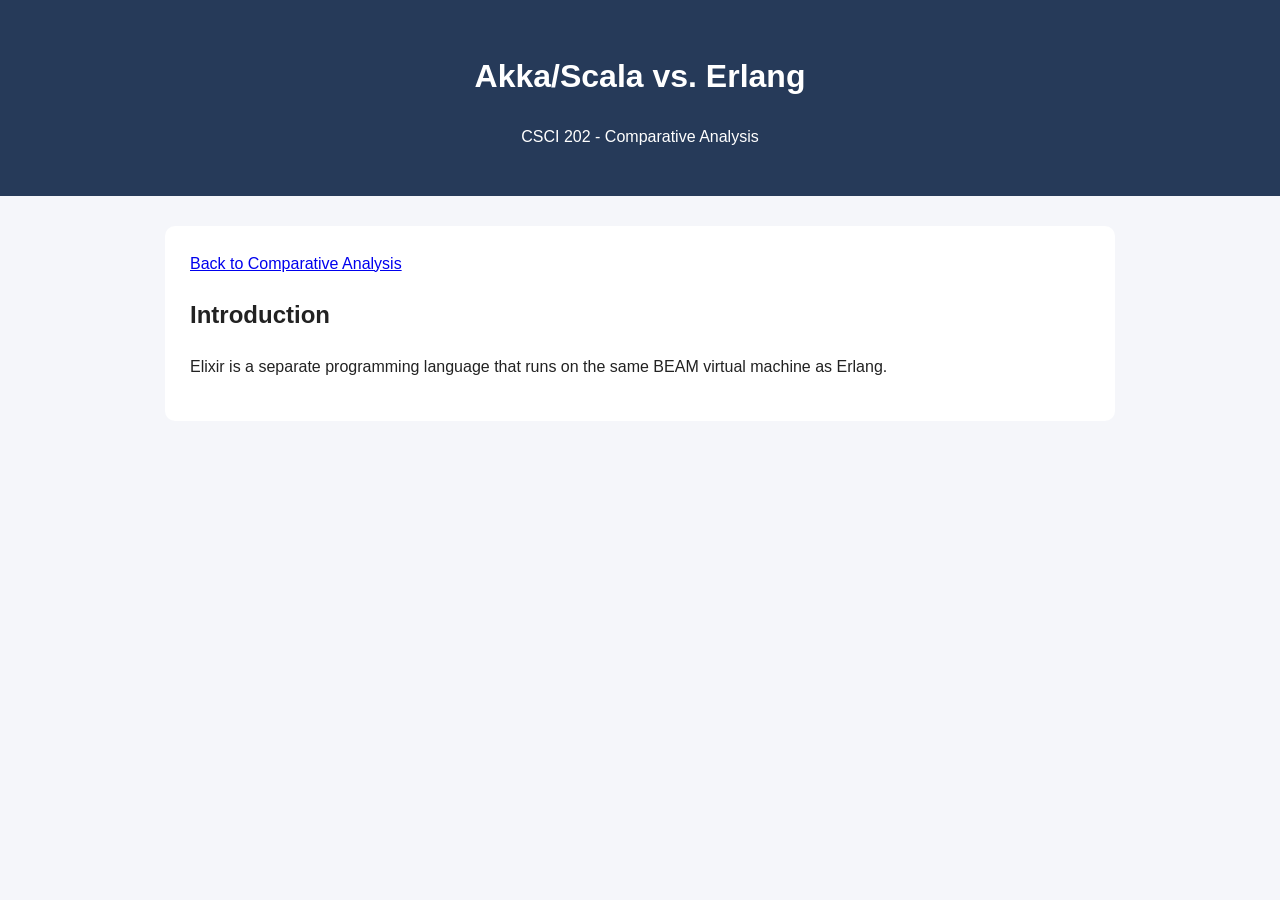
==== sections/akka-scala.html @ 0964f260 "Add akka-scala.html for comparative analysis" ====
<!DOCTYPE html>
<html lang="en">
<head>
    <meta charset="UTF-8">
    <meta name="viewport"
          content="width=device-width, initial-scale=1.0">
    <title>Elixir vs. Erlang - CSCI 202</title>
    <link rel="stylesheet" href="../style.css">
</head>

<body>
    <header>
        <h1>Akka/Scala vs. Erlang</h1>
        <p>CSCI 202 - Comparative Analysis</p>
    </header>

    <main>
        <a href="comparative-analysis.html">
            Back to Comparative Analysis
        </a>

        <section>
            <h2>Introduction</h2>
            <p>
                Elixir is a separate programming language
                that runs on the same BEAM virtual machine
                as Erlang.
            </p>

            <!-- More tutorial content goes here -->
        </section>
    </main>

    <script src="../script.js"></script>
</body>
</html>
---- style.css ----
body {
    font-family: Arial, sans-serif;
    margin: 0;
    background-color: #f5f6fa;
    color: #222;
    line-height: 1.6;
}

header {
    background-color: #263a59;
    color: white;
    padding: 30px;
    text-align: center;
}

main {
    max-width: 900px;
    margin: 30px auto;
    padding: 25px;
    background: white;
    border-radius: 10px;
}

nav {
    display: flex;
    gap: 15px;
    flex-wrap: wrap;
}

nav a {
    padding: 10px 15px;
    background: #263a59;
    color: white;
    text-decoration: none;
    border-radius: 5px;
}

nav a:hover {
    background: #45638f;
}


/* Erlang runtime evolution timeline */

.runtime-timeline {
    border-left: 3px solid #263a59;
    margin: 25px 0;
    padding-left: 25px;
}

.timeline-item {
    position: relative;
    margin-bottom: 25px;
    padding: 15px;
    background-color: #f1f4f9;
    border-radius: 8px;
}

.timeline-item::before {
    content: "";
    position: absolute;
    left: -34px;
    top: 20px;
    width: 12px;
    height: 12px;
    border-radius: 50%;
    background-color: #263a59;
}

.timeline-item h4 {
    margin-top: 0;
}
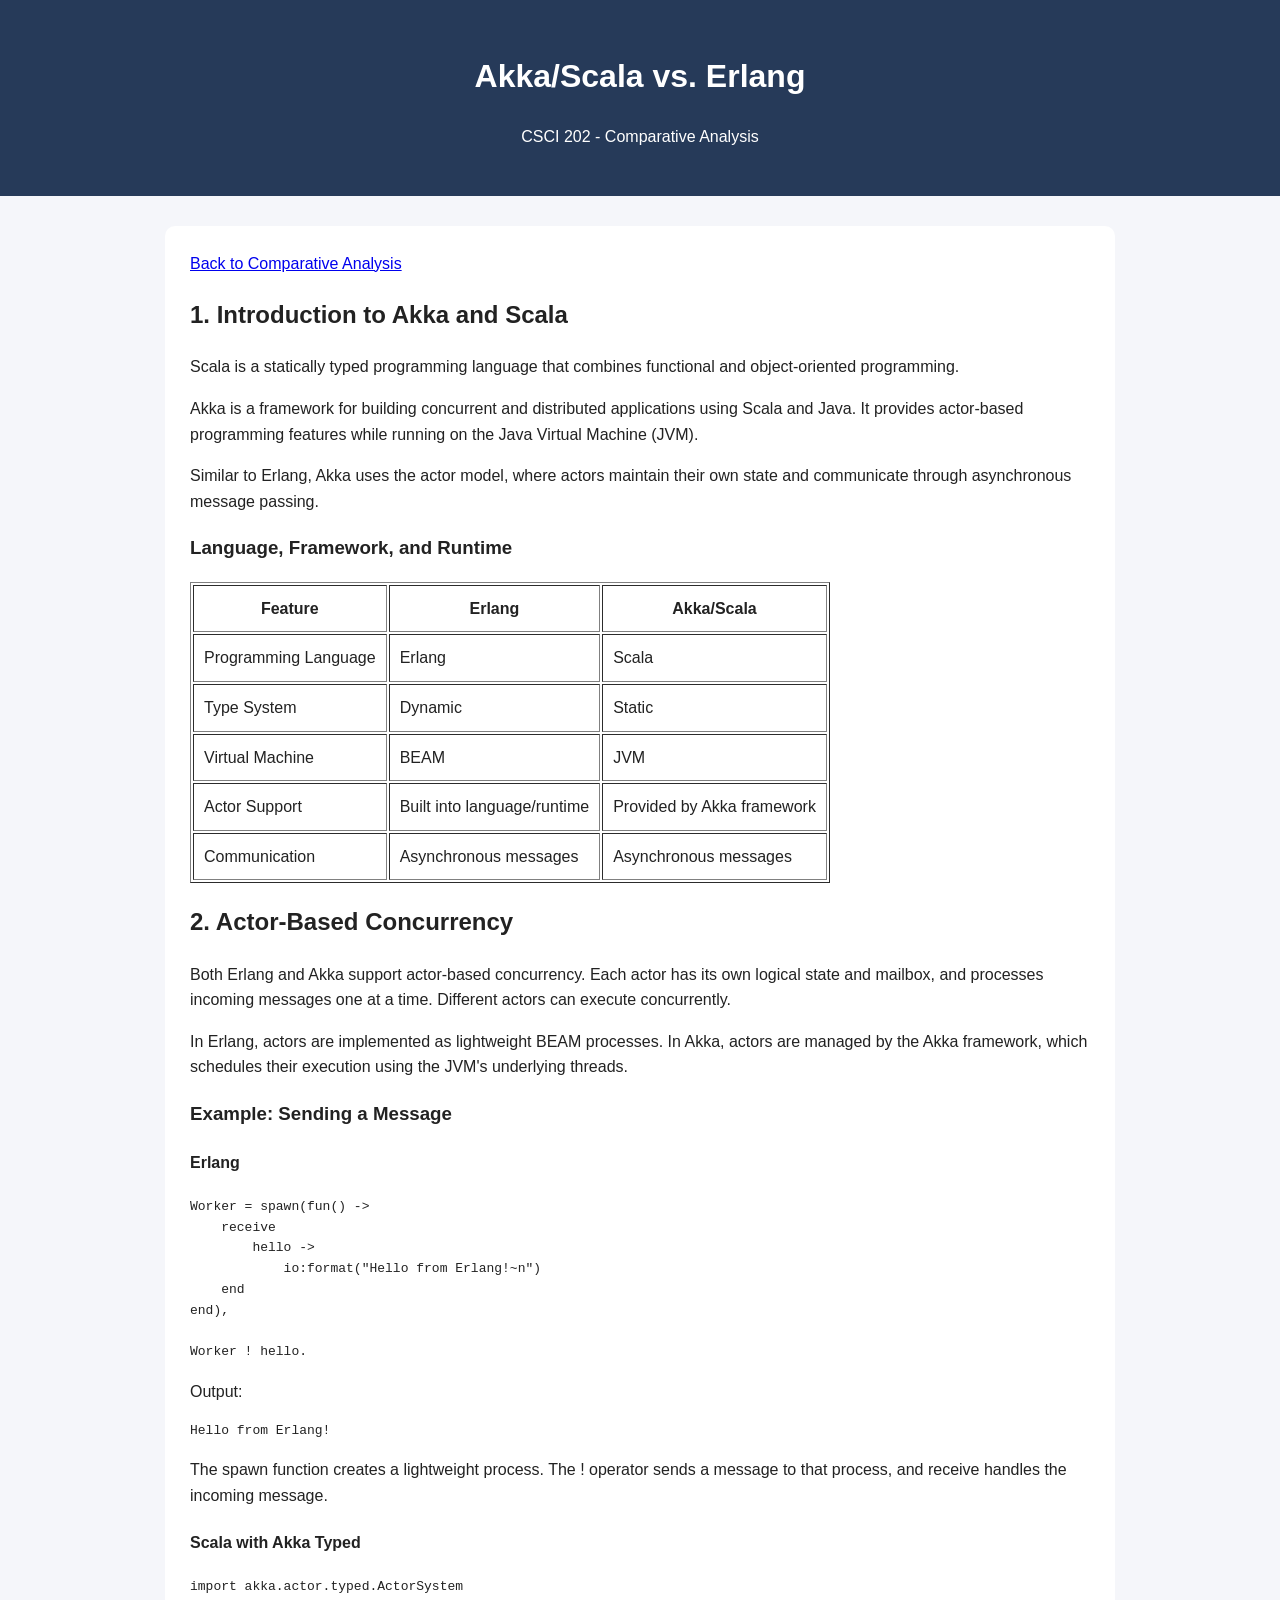
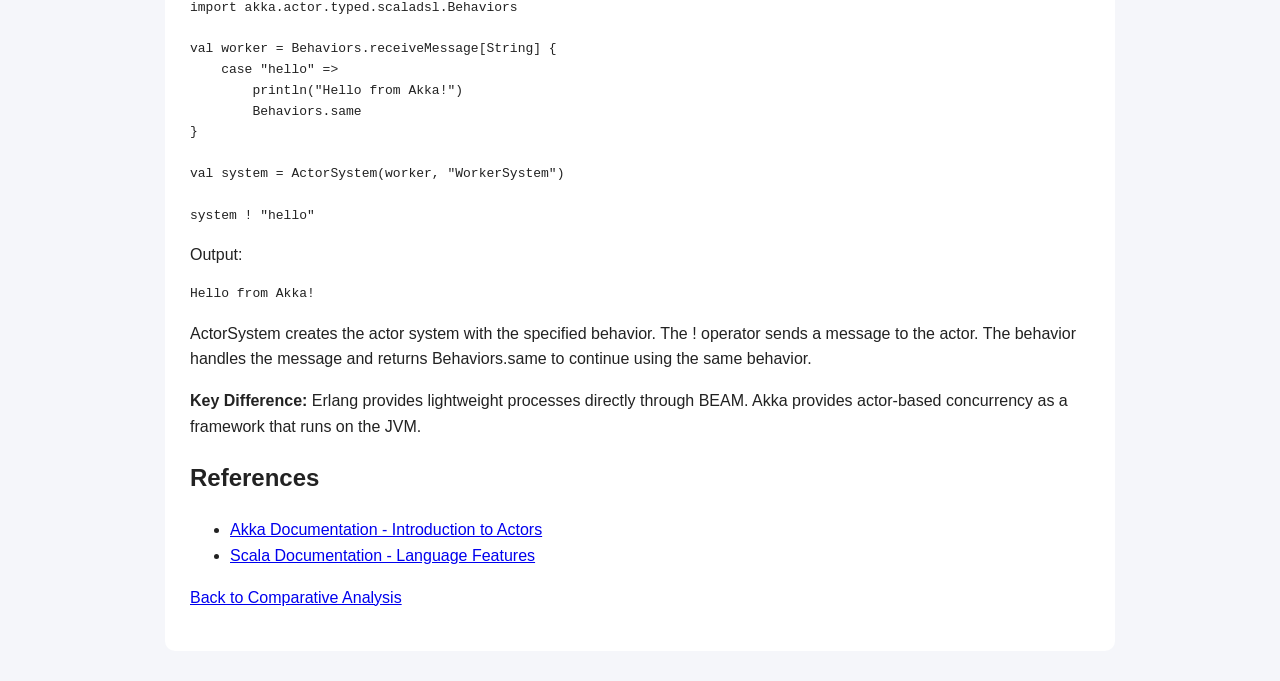
==== commit 378c1a6f: "Update akka-scala.html" ====
--- a/sections/akka-scala.html
+++ b/sections/akka-scala.html
@@ -5,7 +5,7 @@
     <meta charset="UTF-8">
     <meta name="viewport"
           content="width=device-width, initial-scale=1.0">
-    <title>Elixir vs. Erlang - CSCI 202</title>
+    <title>Akka/Scala vs. Erlang - CSCI 202</title>
     <link rel="stylesheet" href="../style.css">
 </head>
 
@@ -20,16 +20,173 @@
             Back to Comparative Analysis
         </a>
 
-        <section>
-            <h2>Introduction</h2>
+        <section id="akka-scala">
+
+            <h2>1. Introduction to Akka and Scala</h2>
+
             <p>
-                Elixir is a separate programming language
-                that runs on the same BEAM virtual machine
-                as Erlang.
+                Scala is a statically typed programming
+                language that combines functional and
+                object-oriented programming.
             </p>
 
-            <!-- More tutorial content goes here -->
+            <p>
+                Akka is a framework for building
+                concurrent and distributed applications
+                using Scala and Java. It provides
+                actor-based programming features
+                while running on the Java Virtual
+                Machine (JVM).
+            </p>
+
+            <p>
+                Similar to Erlang, Akka uses the actor
+                model, where actors maintain their own
+                state and communicate through
+                asynchronous message passing.
+            </p>
+
+            <h3>Language, Framework, and Runtime</h3>
+
+            <table border="1" cellpadding="10">
+                <thead>
+                    <tr>
+                        <th>Feature</th>
+                        <th>Erlang</th>
+                        <th>Akka/Scala</th>
+                    </tr>
+                </thead>
+                <tbody>
+                    <tr>
+                        <td>Programming Language</td>
+                        <td>Erlang</td>
+                        <td>Scala</td>
+                    </tr>
+                    <tr>
+                        <td>Type System</td>
+                        <td>Dynamic</td>
+                        <td>Static</td>
+                    </tr>
+                    <tr>
+                        <td>Virtual Machine</td>
+                        <td>BEAM</td>
+                        <td>JVM</td>
+                    </tr>
+                    <tr>
+                        <td>Actor Support</td>
+                        <td>Built into language/runtime</td>
+                        <td>Provided by Akka framework</td>
+                    </tr>
+                    <tr>
+                        <td>Communication</td>
+                        <td>Asynchronous messages</td>
+                        <td>Asynchronous messages</td>
+                    </tr>
+                </tbody>
+            </table>
+
+            <h2>2. Actor-Based Concurrency</h2>
+
+            <p>
+                Both Erlang and Akka support actor-based
+                concurrency. Each actor has its own
+                logical state and mailbox, and processes
+                incoming messages one at a time.
+                Different actors can execute concurrently.
+            </p>
+
+            <p>
+                In Erlang, actors are implemented as
+                lightweight BEAM processes. In Akka,
+                actors are managed by the Akka framework,
+                which schedules their execution using
+                the JVM's underlying threads.
+            </p>
+
+            <h3>Example: Sending a Message</h3>
+
+            <h4>Erlang</h4>
+
+            <pre><code>Worker = spawn(fun() ->
+    receive
+        hello ->
+            io:format("Hello from Erlang!~n")
+    end
+end),
+
+Worker ! hello.</code></pre>
+
+            <p>Output:</p>
+            <pre><code>Hello from Erlang!</code></pre>
+
+            <p>
+                The spawn function creates a lightweight
+                process. The ! operator sends a message
+                to that process, and receive handles
+                the incoming message.
+            </p>
+
+            <h4>Scala with Akka Typed</h4>
+
+            <pre><code>import akka.actor.typed.ActorSystem
+import akka.actor.typed.scaladsl.Behaviors
+
+val worker = Behaviors.receiveMessage[String] {
+    case "hello" =>
+        println("Hello from Akka!")
+        Behaviors.same
+}
+
+val system = ActorSystem(worker, "WorkerSystem")
+
+system ! "hello"</code></pre>
+
+            <p>Output:</p>
+            <pre><code>Hello from Akka!</code></pre>
+
+            <p>
+                ActorSystem creates the actor system
+                with the specified behavior.
+                The ! operator sends a message
+                to the actor. The behavior handles
+                the message and returns Behaviors.same
+                to continue using the same behavior.
+            </p>
+
+            <p>
+                <strong>Key Difference:</strong>
+                Erlang provides lightweight processes
+                directly through BEAM. Akka provides
+                actor-based concurrency as a framework
+                that runs on the JVM.
+            </p>
+
+            <h2>References</h2>
+
+            <ul>
+                <li>
+                    <a href="https://doc.akka.io/libraries/akka-core/current/typed/guide/actors-intro.html"
+                       target="_blank"
+                       rel="noopener noreferrer">
+                        Akka Documentation - Introduction to Actors
+                    </a>
+                </li>
+                <li>
+                    <a href="https://docs.scala-lang.org/scala3/book/scala-features.html"
+                       target="_blank"
+                       rel="noopener noreferrer">
+                        Scala Documentation - Language Features
+                    </a>
+                </li>
+            </ul>
+
         </section>
+
+        <p>
+            <a href="comparative-analysis.html">
+                Back to Comparative Analysis
+            </a>
+        </p>
     </main>
 
     <script src="../script.js"></script>
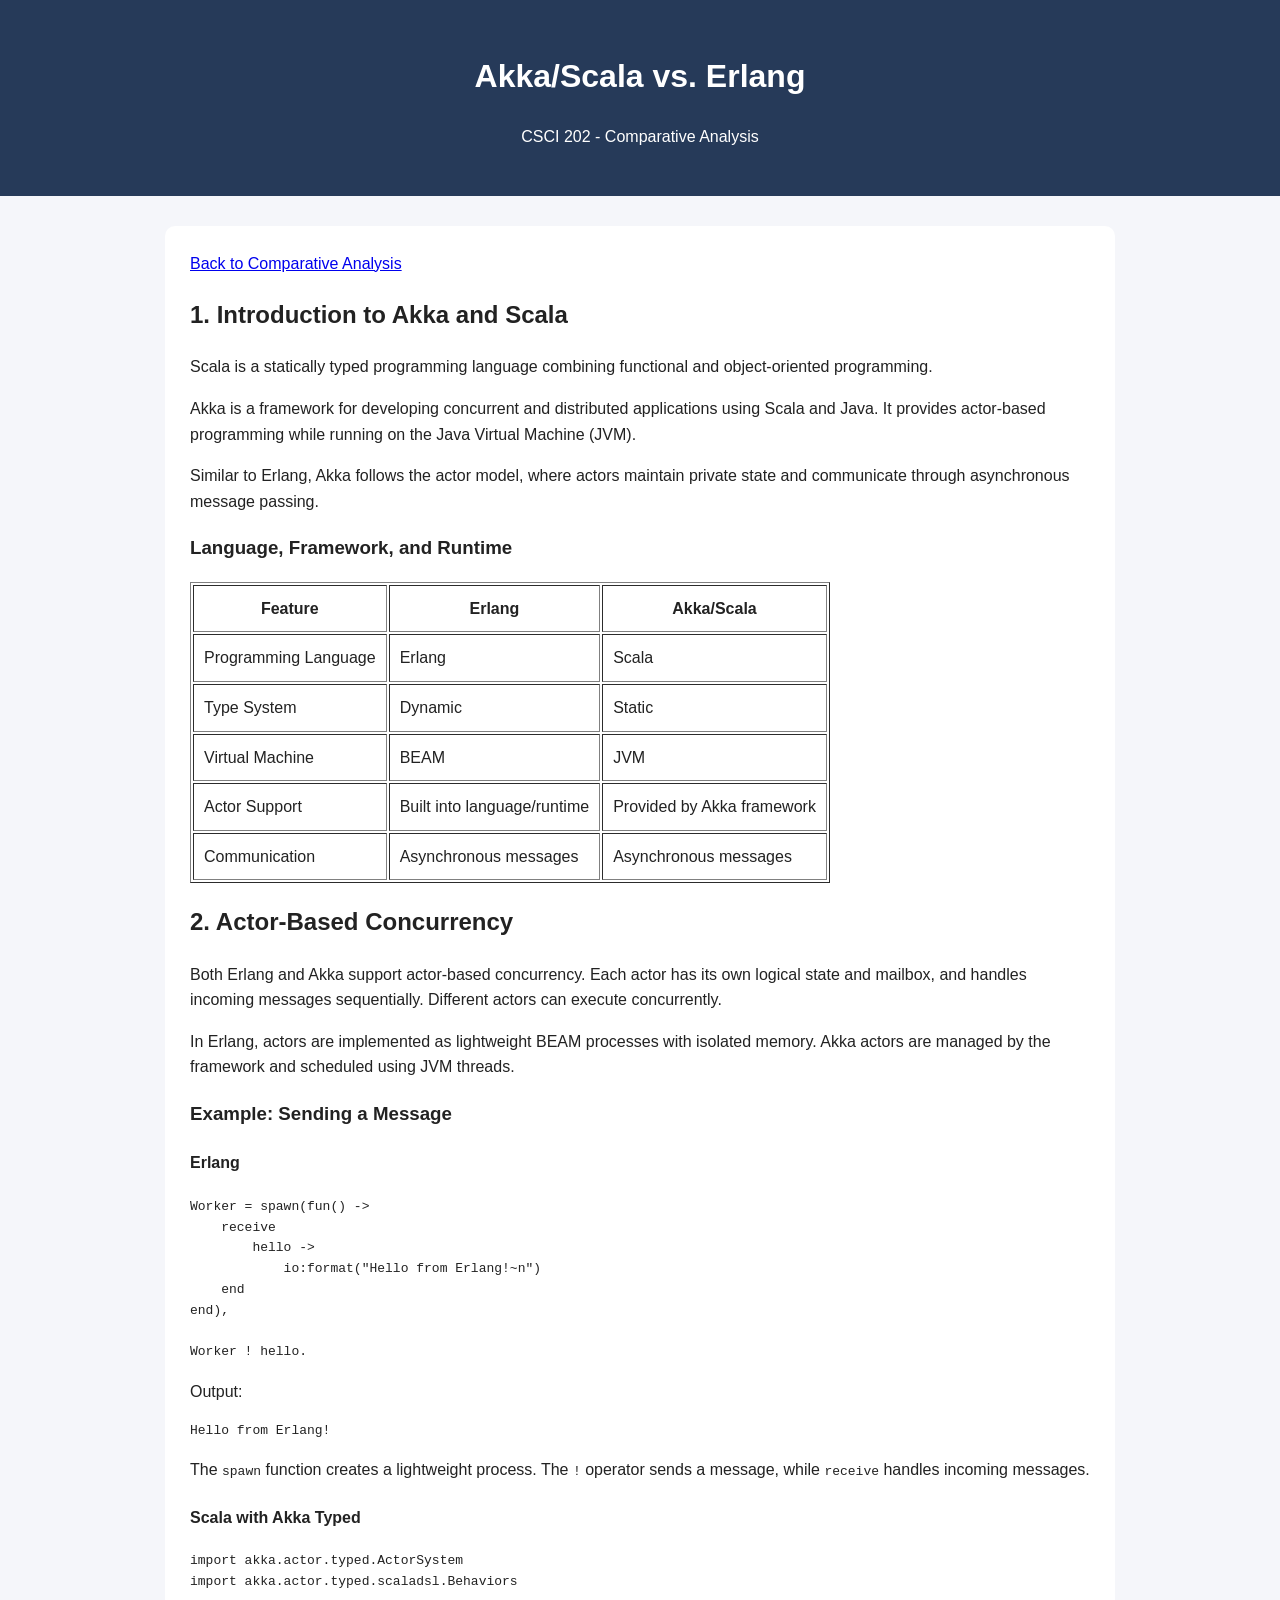
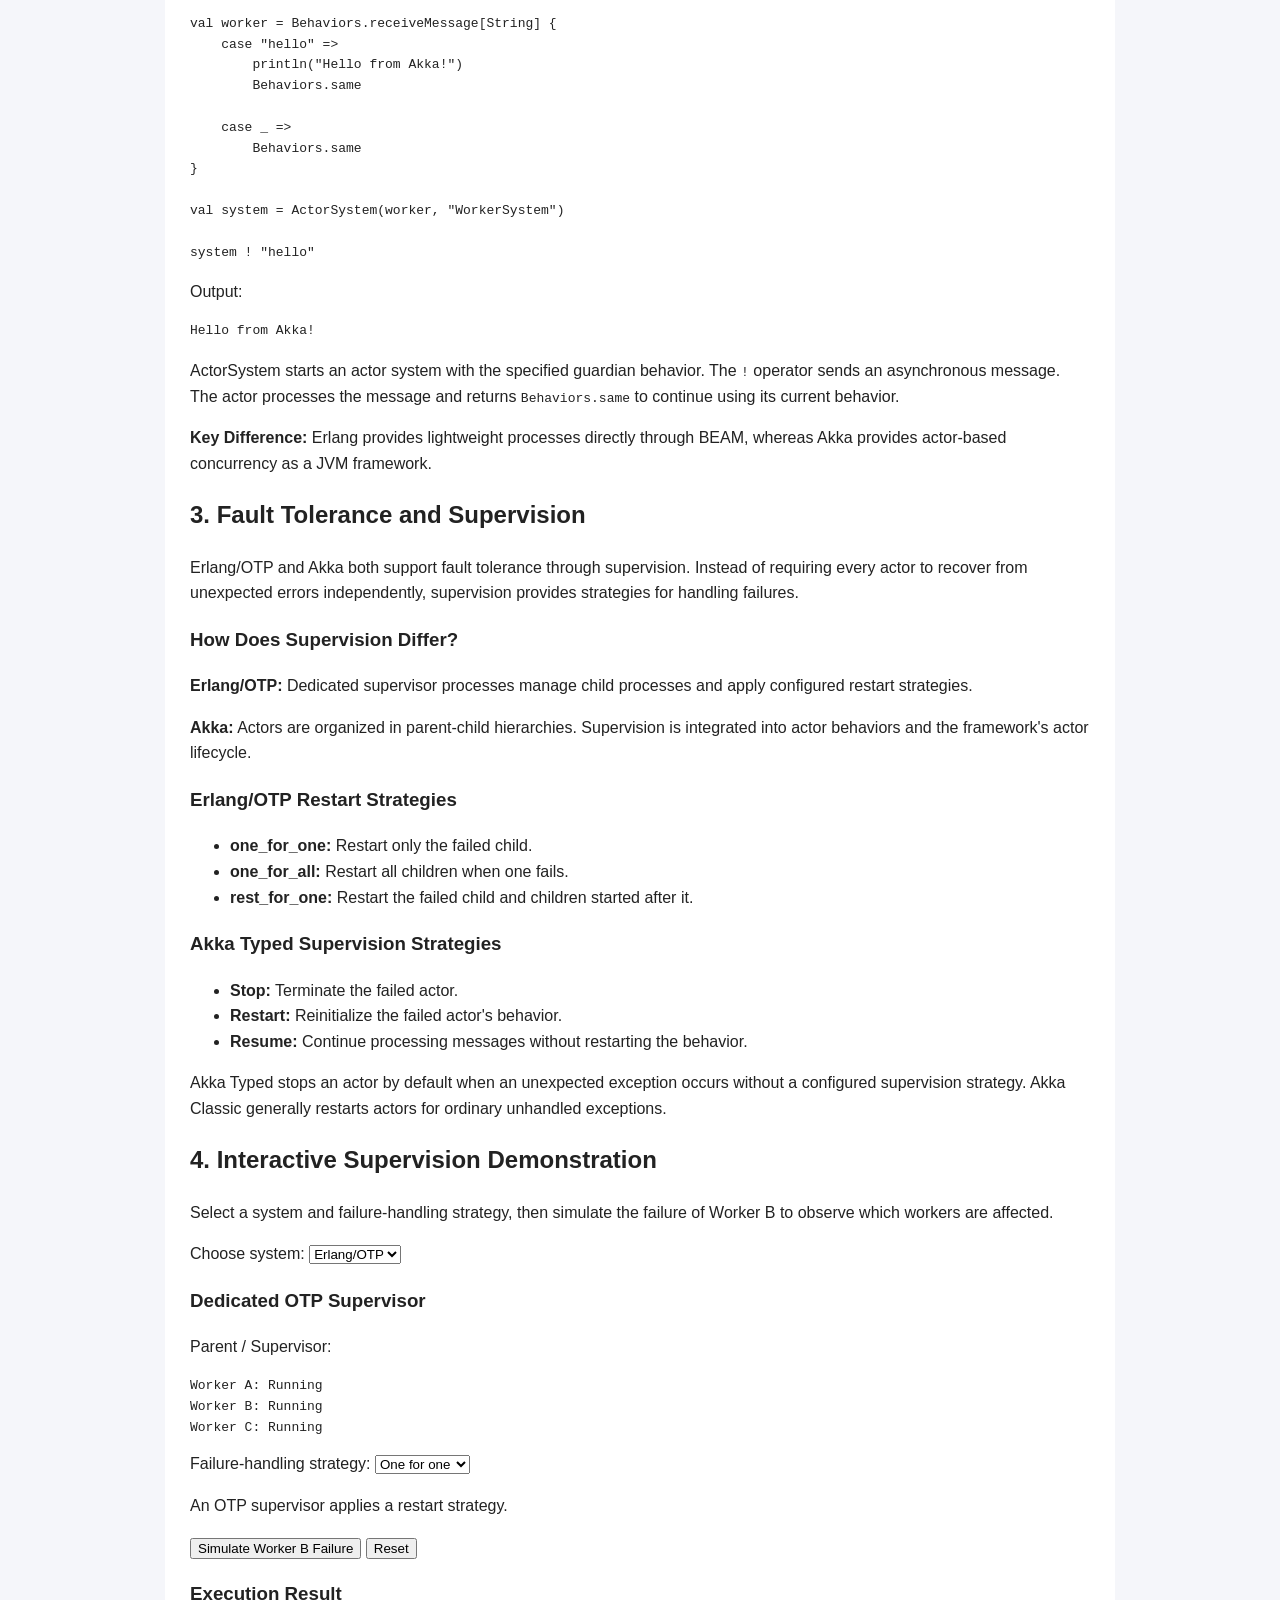
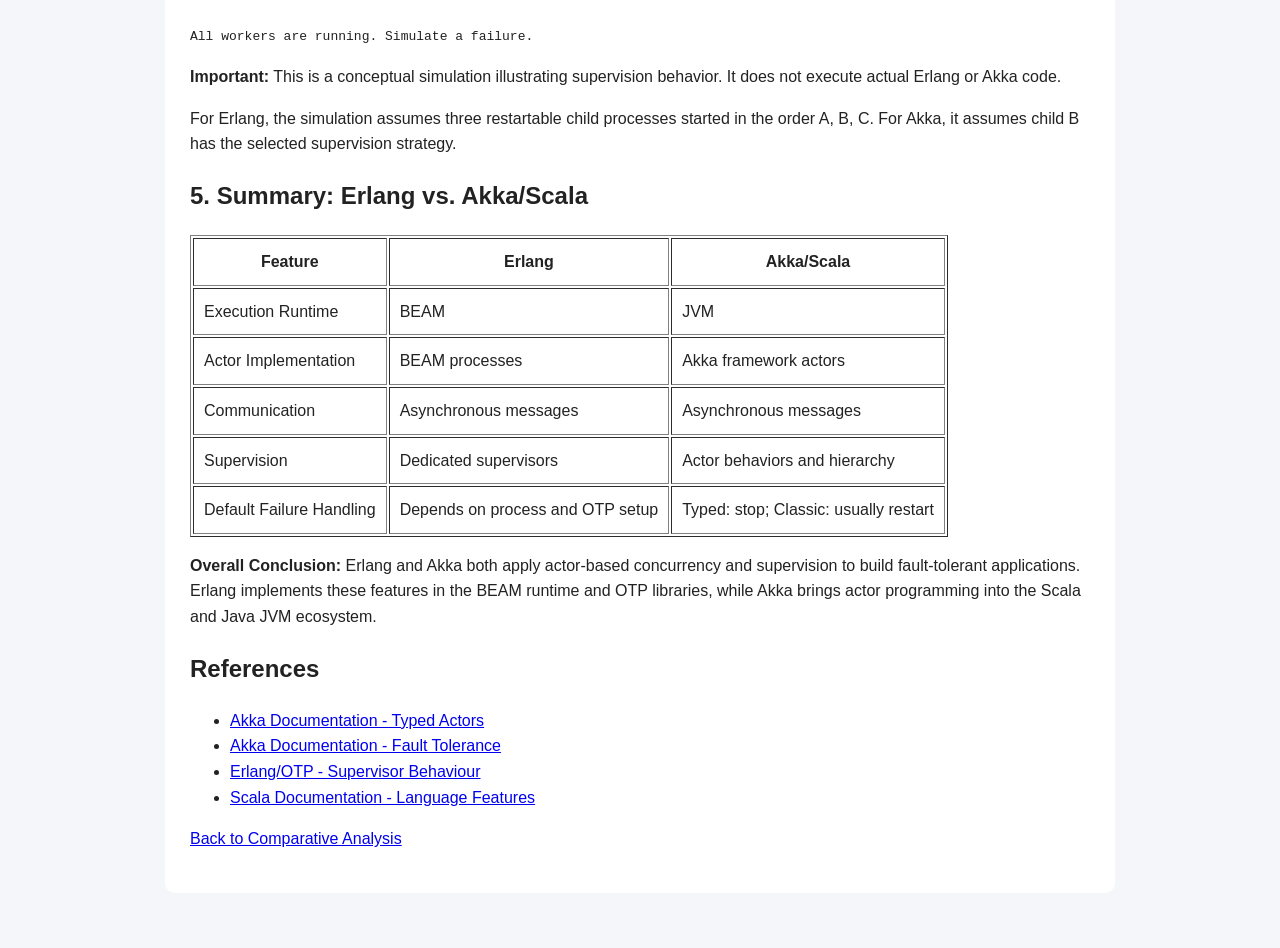
==== commit a3b66dab: "Refactor Akka and Scala introduction content" ====
--- a/sections/akka-scala.html
+++ b/sections/akka-scala.html
@@ -26,23 +26,22 @@
 
             <p>
                 Scala is a statically typed programming
-                language that combines functional and
+                language combining functional and
                 object-oriented programming.
             </p>
 
             <p>
-                Akka is a framework for building
+                Akka is a framework for developing
                 concurrent and distributed applications
                 using Scala and Java. It provides
-                actor-based programming features
-                while running on the Java Virtual
-                Machine (JVM).
-            </p>
-
-            <p>
-                Similar to Erlang, Akka uses the actor
-                model, where actors maintain their own
-                state and communicate through
+                actor-based programming while running
+                on the Java Virtual Machine (JVM).
+            </p>
+
+            <p>
+                Similar to Erlang, Akka follows the
+                actor model, where actors maintain
+                private state and communicate through
                 asynchronous message passing.
             </p>
 
@@ -90,26 +89,25 @@
             <p>
                 Both Erlang and Akka support actor-based
                 concurrency. Each actor has its own
-                logical state and mailbox, and processes
-                incoming messages one at a time.
+                logical state and mailbox, and handles
+                incoming messages sequentially.
                 Different actors can execute concurrently.
             </p>
 
             <p>
                 In Erlang, actors are implemented as
-                lightweight BEAM processes. In Akka,
-                actors are managed by the Akka framework,
-                which schedules their execution using
-                the JVM's underlying threads.
+                lightweight BEAM processes with isolated
+                memory. Akka actors are managed by the
+                framework and scheduled using JVM threads.
             </p>
 
             <h3>Example: Sending a Message</h3>
 
             <h4>Erlang</h4>
 
-            <pre><code>Worker = spawn(fun() ->
+            <pre><code>Worker = spawn(fun() -&gt;
     receive
-        hello ->
+        hello -&gt;
             io:format("Hello from Erlang!~n")
     end
 end),
@@ -117,13 +115,15 @@
 Worker ! hello.</code></pre>
 
             <p>Output:</p>
+
             <pre><code>Hello from Erlang!</code></pre>
 
             <p>
-                The spawn function creates a lightweight
-                process. The ! operator sends a message
-                to that process, and receive handles
-                the incoming message.
+                The <code>spawn</code> function creates
+                a lightweight process.
+                The <code>!</code> operator sends
+                a message, while <code>receive</code>
+                handles incoming messages.
             </p>
 
             <h4>Scala with Akka Typed</h4>
@@ -132,9 +132,12 @@
 import akka.actor.typed.scaladsl.Behaviors
 
 val worker = Behaviors.receiveMessage[String] {
-    case "hello" =>
+    case "hello" =&gt;
         println("Hello from Akka!")
         Behaviors.same
+
+    case _ =&gt;
+        Behaviors.same
 }
 
 val system = ActorSystem(worker, "WorkerSystem")
@@ -142,33 +145,241 @@
 system ! "hello"</code></pre>
 
             <p>Output:</p>
+
             <pre><code>Hello from Akka!</code></pre>
 
             <p>
-                ActorSystem creates the actor system
-                with the specified behavior.
-                The ! operator sends a message
-                to the actor. The behavior handles
-                the message and returns Behaviors.same
-                to continue using the same behavior.
+                ActorSystem starts an actor system
+                with the specified guardian behavior.
+                The <code>!</code> operator sends
+                an asynchronous message.
+                The actor processes the message and
+                returns <code>Behaviors.same</code>
+                to continue using its current behavior.
             </p>
 
             <p>
                 <strong>Key Difference:</strong>
                 Erlang provides lightweight processes
-                directly through BEAM. Akka provides
-                actor-based concurrency as a framework
-                that runs on the JVM.
+                directly through BEAM, whereas Akka
+                provides actor-based concurrency as
+                a JVM framework.
+            </p>
+
+            <h2>3. Fault Tolerance and Supervision</h2>
+
+            <p>
+                Erlang/OTP and Akka both support
+                fault tolerance through supervision.
+                Instead of requiring every actor
+                to recover from unexpected errors
+                independently, supervision provides
+                strategies for handling failures.
+            </p>
+
+            <h3>How Does Supervision Differ?</h3>
+
+            <p>
+                <strong>Erlang/OTP:</strong>
+                Dedicated supervisor processes
+                manage child processes and apply
+                configured restart strategies.
+            </p>
+
+            <p>
+                <strong>Akka:</strong>
+                Actors are organized in parent-child
+                hierarchies. Supervision is integrated
+                into actor behaviors and the framework's
+                actor lifecycle.
+            </p>
+
+            <h3>Erlang/OTP Restart Strategies</h3>
+
+            <ul>
+                <li>
+                    <strong>one_for_one:</strong>
+                    Restart only the failed child.
+                </li>
+                <li>
+                    <strong>one_for_all:</strong>
+                    Restart all children when one fails.
+                </li>
+                <li>
+                    <strong>rest_for_one:</strong>
+                    Restart the failed child and
+                    children started after it.
+                </li>
+            </ul>
+
+            <h3>Akka Typed Supervision Strategies</h3>
+
+            <ul>
+                <li>
+                    <strong>Stop:</strong>
+                    Terminate the failed actor.
+                </li>
+                <li>
+                    <strong>Restart:</strong>
+                    Reinitialize the failed actor's
+                    behavior.
+                </li>
+                <li>
+                    <strong>Resume:</strong>
+                    Continue processing messages
+                    without restarting the behavior.
+                </li>
+            </ul>
+
+            <p>
+                Akka Typed stops an actor by default
+                when an unexpected exception occurs
+                without a configured supervision
+                strategy. Akka Classic generally
+                restarts actors for ordinary
+                unhandled exceptions.
+            </p>
+
+            <h2>4. Interactive Supervision Demonstration</h2>
+
+            <p>
+                Select a system and failure-handling
+                strategy, then simulate the failure
+                of Worker B to observe which workers
+                are affected.
+            </p>
+
+            <div class="supervision-demo">
+
+                <label for="supervision-system">
+                    Choose system:
+                </label>
+
+                <select id="supervision-system">
+                    <option value="erlang">
+                        Erlang/OTP
+                    </option>
+                    <option value="akka">
+                        Akka Typed
+                    </option>
+                </select>
+
+                <h3 id="supervisor-label"></h3>
+
+                <p>Parent / Supervisor:</p>
+
+                <pre><code id="supervision-workers"></code></pre>
+
+                <label for="supervision-strategy">
+                    Failure-handling strategy:
+                </label>
+
+                <select id="supervision-strategy"></select>
+
+                <p id="supervision-explanation"></p>
+
+                <button id="supervision-fail">
+                    Simulate Worker B Failure
+                </button>
+
+                <button id="supervision-reset">
+                    Reset
+                </button>
+
+                <h3>Execution Result</h3>
+
+                <pre><code id="supervision-result"></code></pre>
+
+            </div>
+
+            <p>
+                <strong>Important:</strong>
+                This is a conceptual simulation
+                illustrating supervision behavior.
+                It does not execute actual Erlang
+                or Akka code.
+            </p>
+
+            <p>
+                For Erlang, the simulation assumes
+                three restartable child processes
+                started in the order A, B, C.
+                For Akka, it assumes child B has
+                the selected supervision strategy.
+            </p>
+
+            <h2>5. Summary: Erlang vs. Akka/Scala</h2>
+
+            <table border="1" cellpadding="10">
+                <thead>
+                    <tr>
+                        <th>Feature</th>
+                        <th>Erlang</th>
+                        <th>Akka/Scala</th>
+                    </tr>
+                </thead>
+                <tbody>
+                    <tr>
+                        <td>Execution Runtime</td>
+                        <td>BEAM</td>
+                        <td>JVM</td>
+                    </tr>
+                    <tr>
+                        <td>Actor Implementation</td>
+                        <td>BEAM processes</td>
+                        <td>Akka framework actors</td>
+                    </tr>
+                    <tr>
+                        <td>Communication</td>
+                        <td>Asynchronous messages</td>
+                        <td>Asynchronous messages</td>
+                    </tr>
+                    <tr>
+                        <td>Supervision</td>
+                        <td>Dedicated supervisors</td>
+                        <td>Actor behaviors and hierarchy</td>
+                    </tr>
+                    <tr>
+                        <td>Default Failure Handling</td>
+                        <td>Depends on process and OTP setup</td>
+                        <td>Typed: stop; Classic: usually restart</td>
+                    </tr>
+                </tbody>
+            </table>
+
+            <p>
+                <strong>Overall Conclusion:</strong>
+                Erlang and Akka both apply actor-based
+                concurrency and supervision to build
+                fault-tolerant applications.
+                Erlang implements these features in
+                the BEAM runtime and OTP libraries,
+                while Akka brings actor programming
+                into the Scala and Java JVM ecosystem.
             </p>
 
             <h2>References</h2>
 
             <ul>
                 <li>
-                    <a href="https://doc.akka.io/libraries/akka-core/current/typed/guide/actors-intro.html"
+                    <a href="https://doc.akka.io/libraries/akka-core/current/typed/actors.html"
                        target="_blank"
                        rel="noopener noreferrer">
-                        Akka Documentation - Introduction to Actors
+                        Akka Documentation - Typed Actors
+                    </a>
+                </li>
+                <li>
+                    <a href="https://doc.akka.io/libraries/akka-core/current/typed/fault-tolerance.html"
+                       target="_blank"
+                       rel="noopener noreferrer">
+                        Akka Documentation - Fault Tolerance
+                    </a>
+                </li>
+                <li>
+                    <a href="https://www.erlang.org/doc/apps/stdlib/supervisor.html"
+                       target="_blank"
+                       rel="noopener noreferrer">
+                        Erlang/OTP - Supervisor Behaviour
                     </a>
                 </li>
                 <li>
@@ -189,6 +400,139 @@
         </p>
     </main>
 
-    <script src="../script.js"></script>
+    <!-- Interactive supervision demonstration -->
+
+    <script>
+    (() => {
+        const systemSelect =
+            document.getElementById("supervision-system");
+        const strategySelect =
+            document.getElementById("supervision-strategy");
+        const supervisorLabel =
+            document.getElementById("supervisor-label");
+        const workers =
+            document.getElementById("supervision-workers");
+        const explanation =
+            document.getElementById("supervision-explanation");
+        const result =
+            document.getElementById("supervision-result");
+        const failButton =
+            document.getElementById("supervision-fail");
+        const resetButton =
+            document.getElementById("supervision-reset");
+
+        const strategies = {
+            erlang: [
+                ["one_for_one", "One for one"],
+                ["one_for_all", "One for all"],
+                ["rest_for_one", "Rest for one"]
+            ],
+            akka: [
+                ["stop", "Stop (Typed default)"],
+                ["restart", "Restart"],
+                ["resume", "Resume"]
+            ]
+        };
+
+        const outcomes = {
+            one_for_one: {
+                states: ["Running", "Restarted", "Running"],
+                message: "Only Worker B is restarted."
+            },
+            one_for_all: {
+                states: ["Restarted", "Restarted", "Restarted"],
+                message: "All three workers are restarted."
+            },
+            rest_for_one: {
+                states: ["Running", "Restarted", "Restarted"],
+                message:
+                    "Worker B and later-started Worker C are restarted."
+            },
+            stop: {
+                states: ["Running", "Stopped", "Running"],
+                message: "Child B stops. Its parent remains active."
+            },
+            restart: {
+                states: ["Running", "Restarted", "Running"],
+                message:
+                    "Child B restarts with fresh behavior state."
+            },
+            resume: {
+                states: ["Running", "Resumed", "Running"],
+                message:
+                    "Child B continues without reinitialization."
+            }
+        };
+
+        let failed = false;
+
+        function renderSupervision() {
+            const system = systemSelect.value;
+            const strategy = strategySelect.value;
+
+            supervisorLabel.textContent =
+                system === "erlang"
+                    ? "Dedicated OTP Supervisor"
+                    : "Akka Parent Actor";
+
+            const states = failed
+                ? outcomes[strategy].states
+                : ["Running", "Running", "Running"];
+
+            workers.textContent =
+                states.map((state, i) =>
+                    `Worker ${"ABC"[i]}: ${state}`
+                ).join("\n");
+
+            explanation.textContent =
+                system === "erlang"
+                    ? "An OTP supervisor applies a restart strategy."
+                    : "Akka Typed applies the configured behavior strategy.";
+
+            result.textContent = failed
+                ? outcomes[strategy].message
+                : "All workers are running. Simulate a failure.";
+
+            failButton.disabled = failed;
+        }
+
+        function changeSystem() {
+            const system = systemSelect.value;
+
+            strategySelect.innerHTML = "";
+
+            strategies[system].forEach(([value, label]) => {
+                const option = document.createElement("option");
+                option.value = value;
+                option.textContent = label;
+                strategySelect.appendChild(option);
+            });
+
+            failed = false;
+            renderSupervision();
+        }
+
+        systemSelect.addEventListener("change", changeSystem);
+
+        strategySelect.addEventListener("change", () => {
+            failed = false;
+            renderSupervision();
+        });
+
+        failButton.addEventListener("click", () => {
+            failed = true;
+            renderSupervision();
+        });
+
+        resetButton.addEventListener("click", () => {
+            failed = false;
+            renderSupervision();
+        });
+
+        changeSystem();
+    })();
+    </script>
+
 </body>
 </html>
+
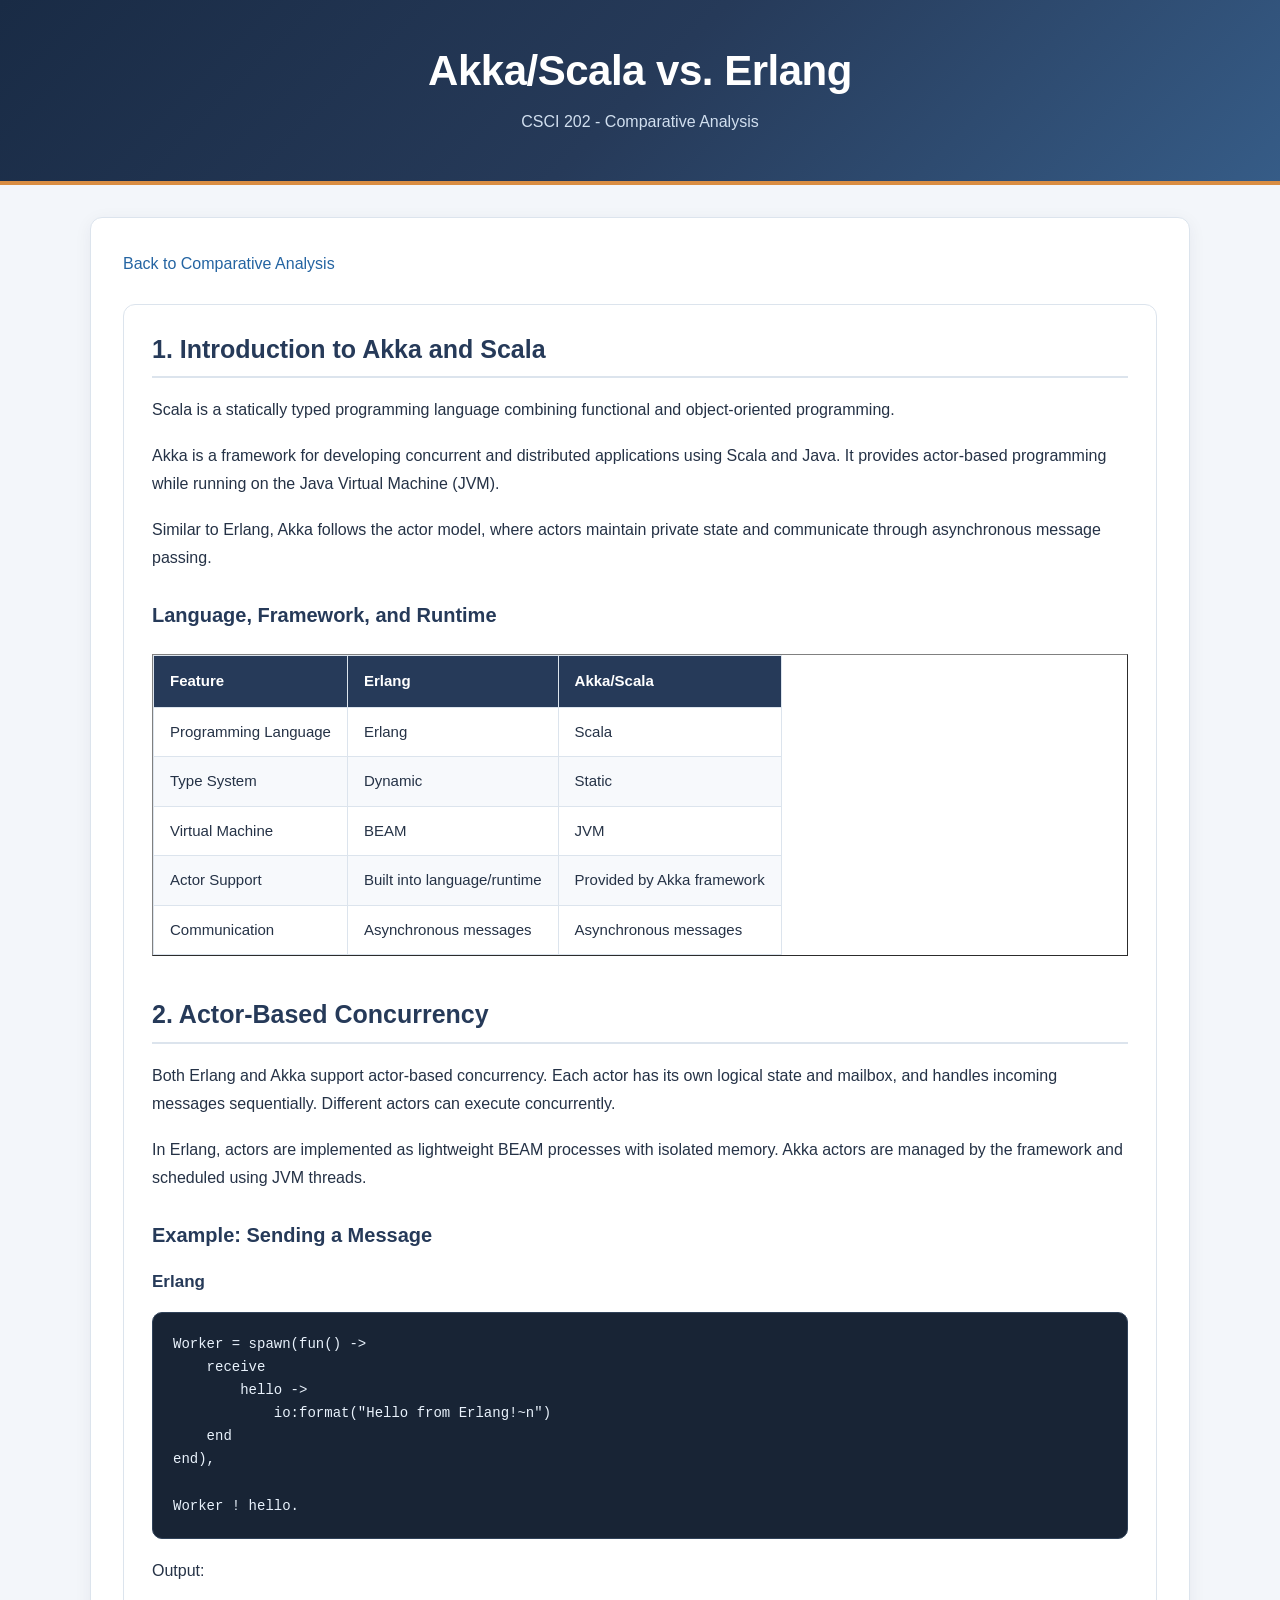
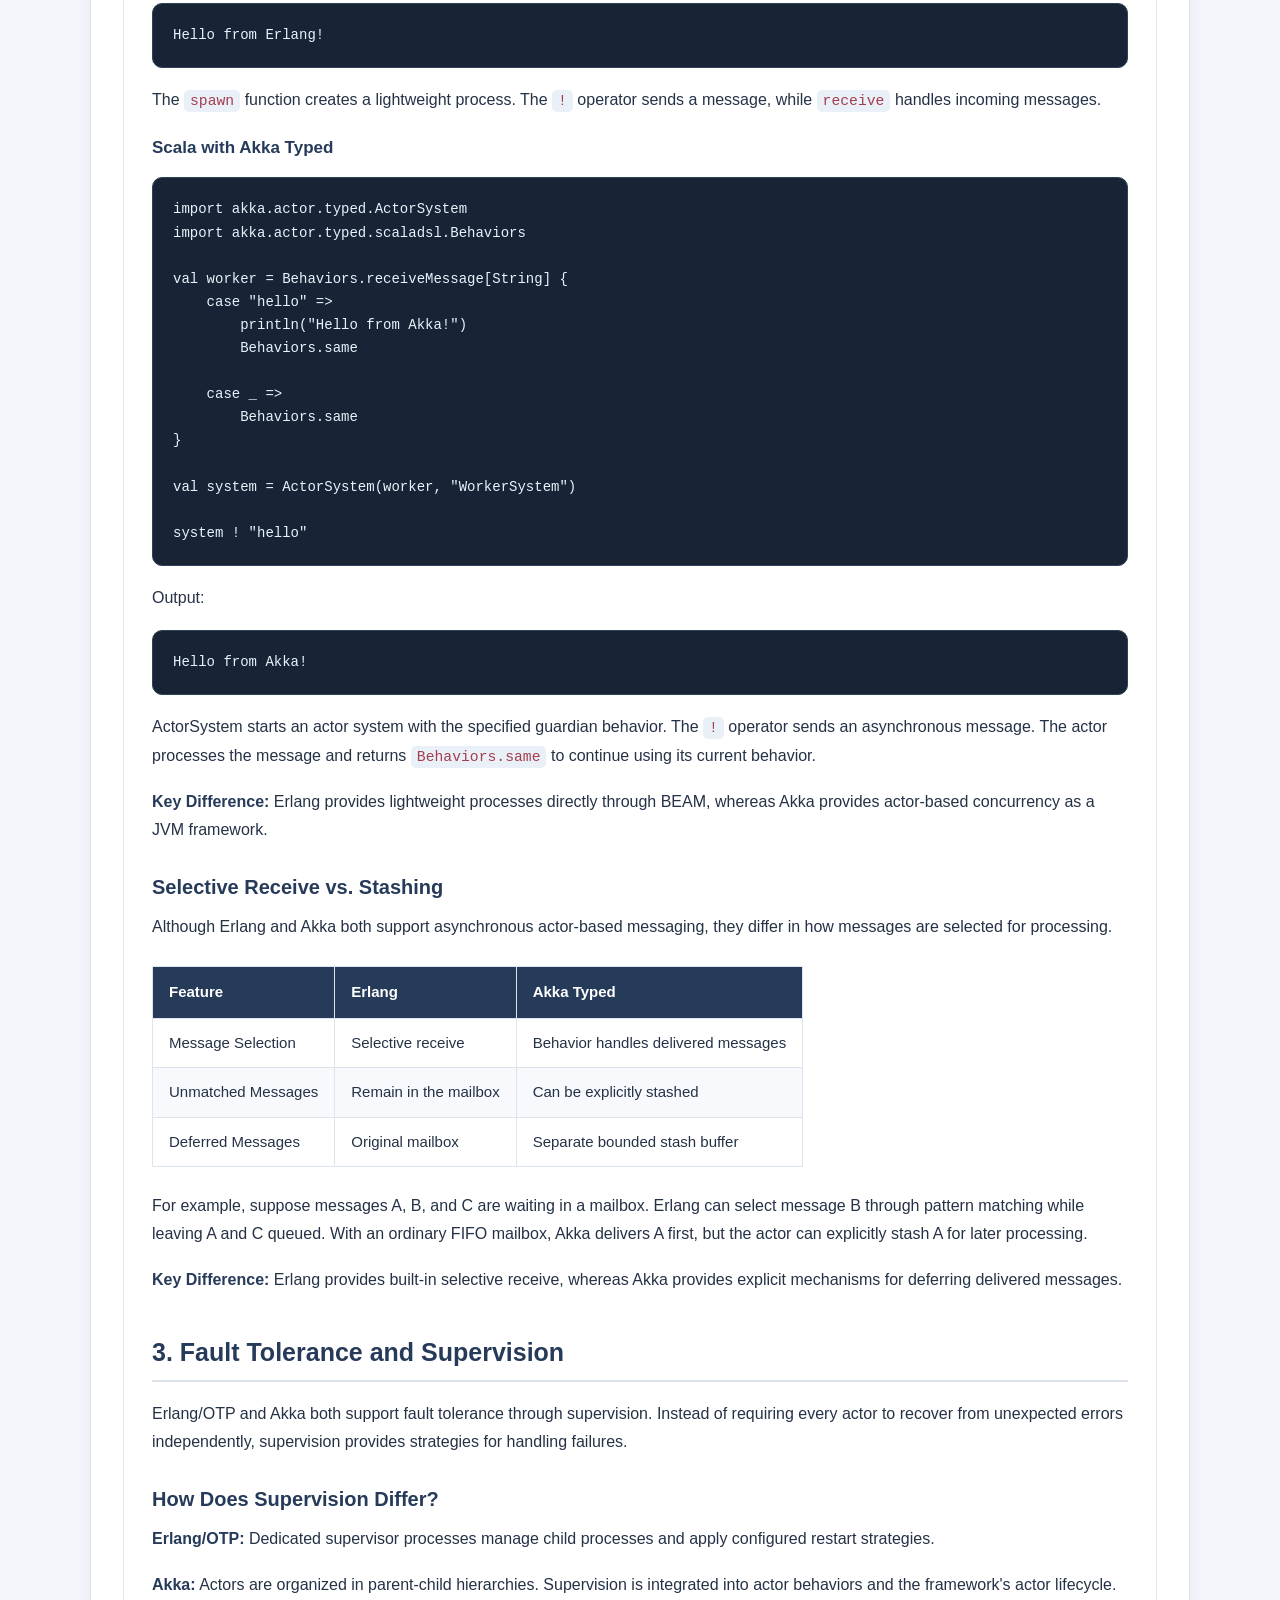
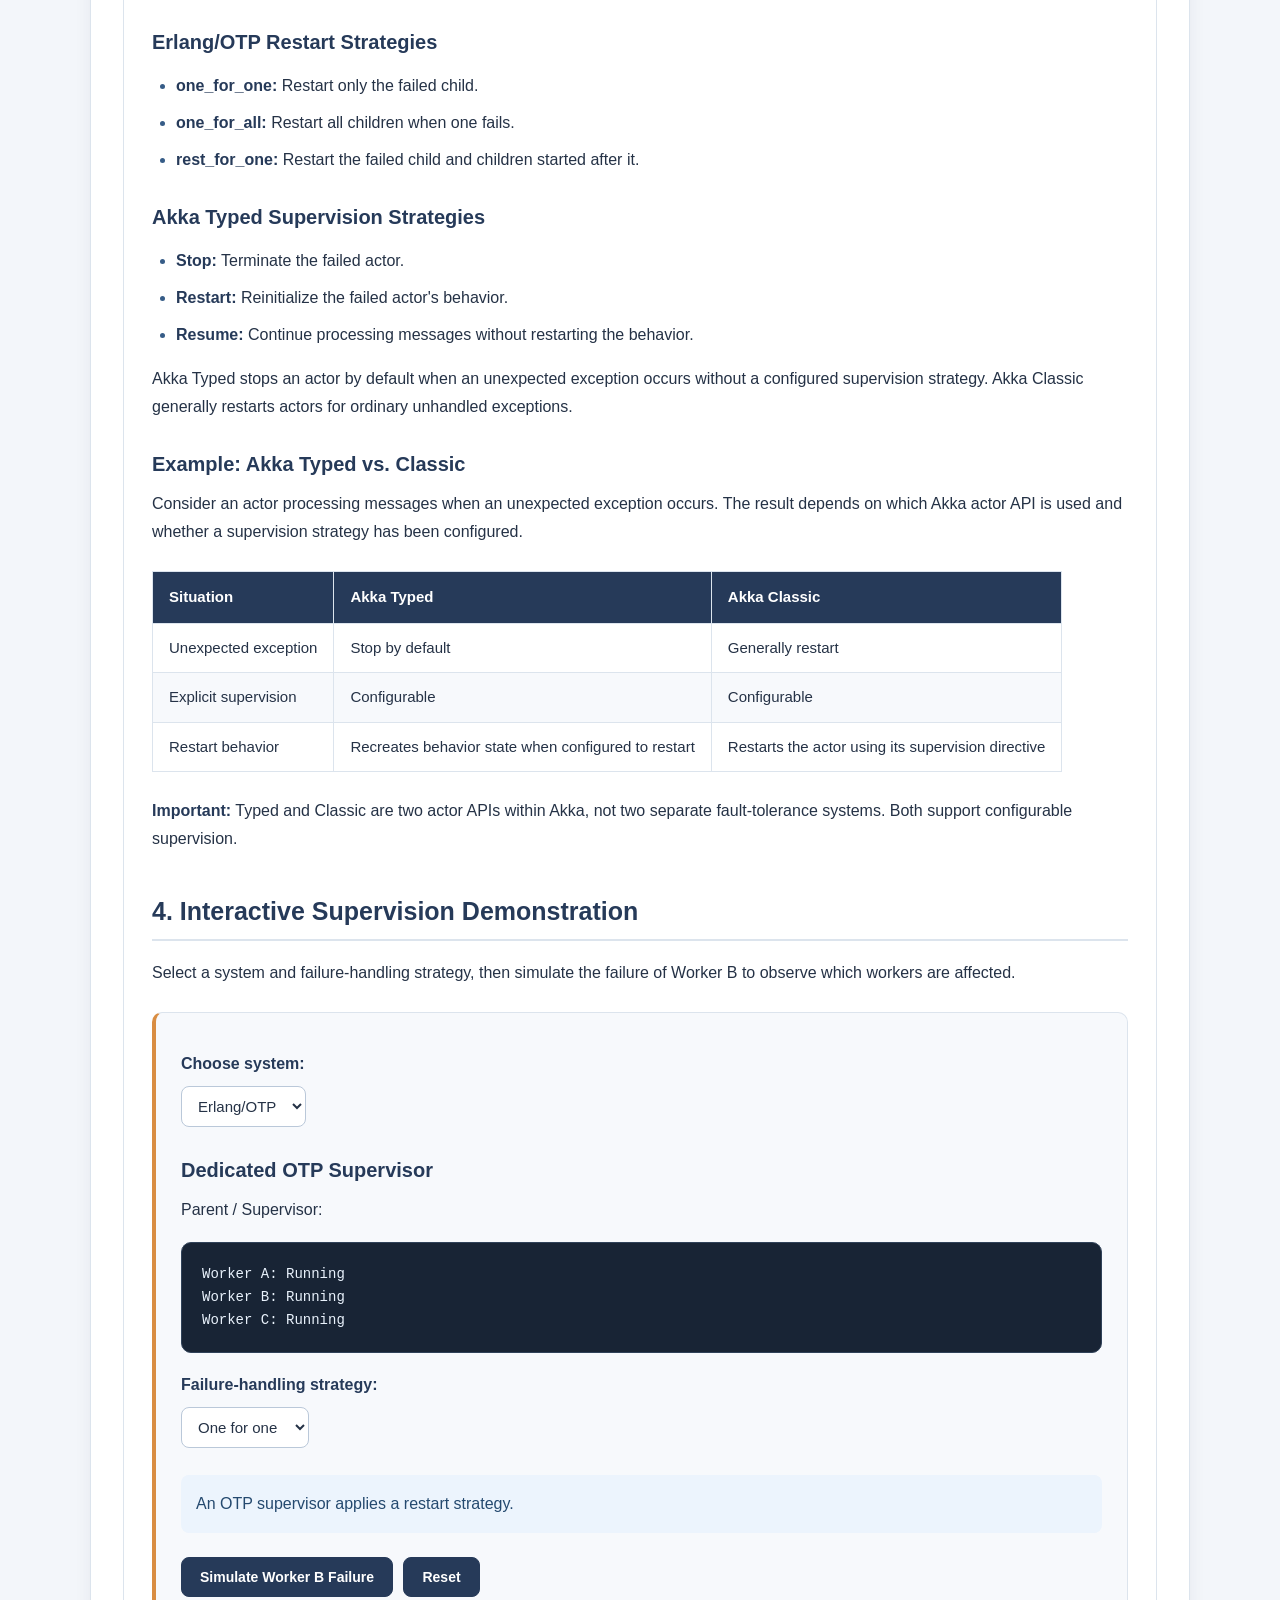
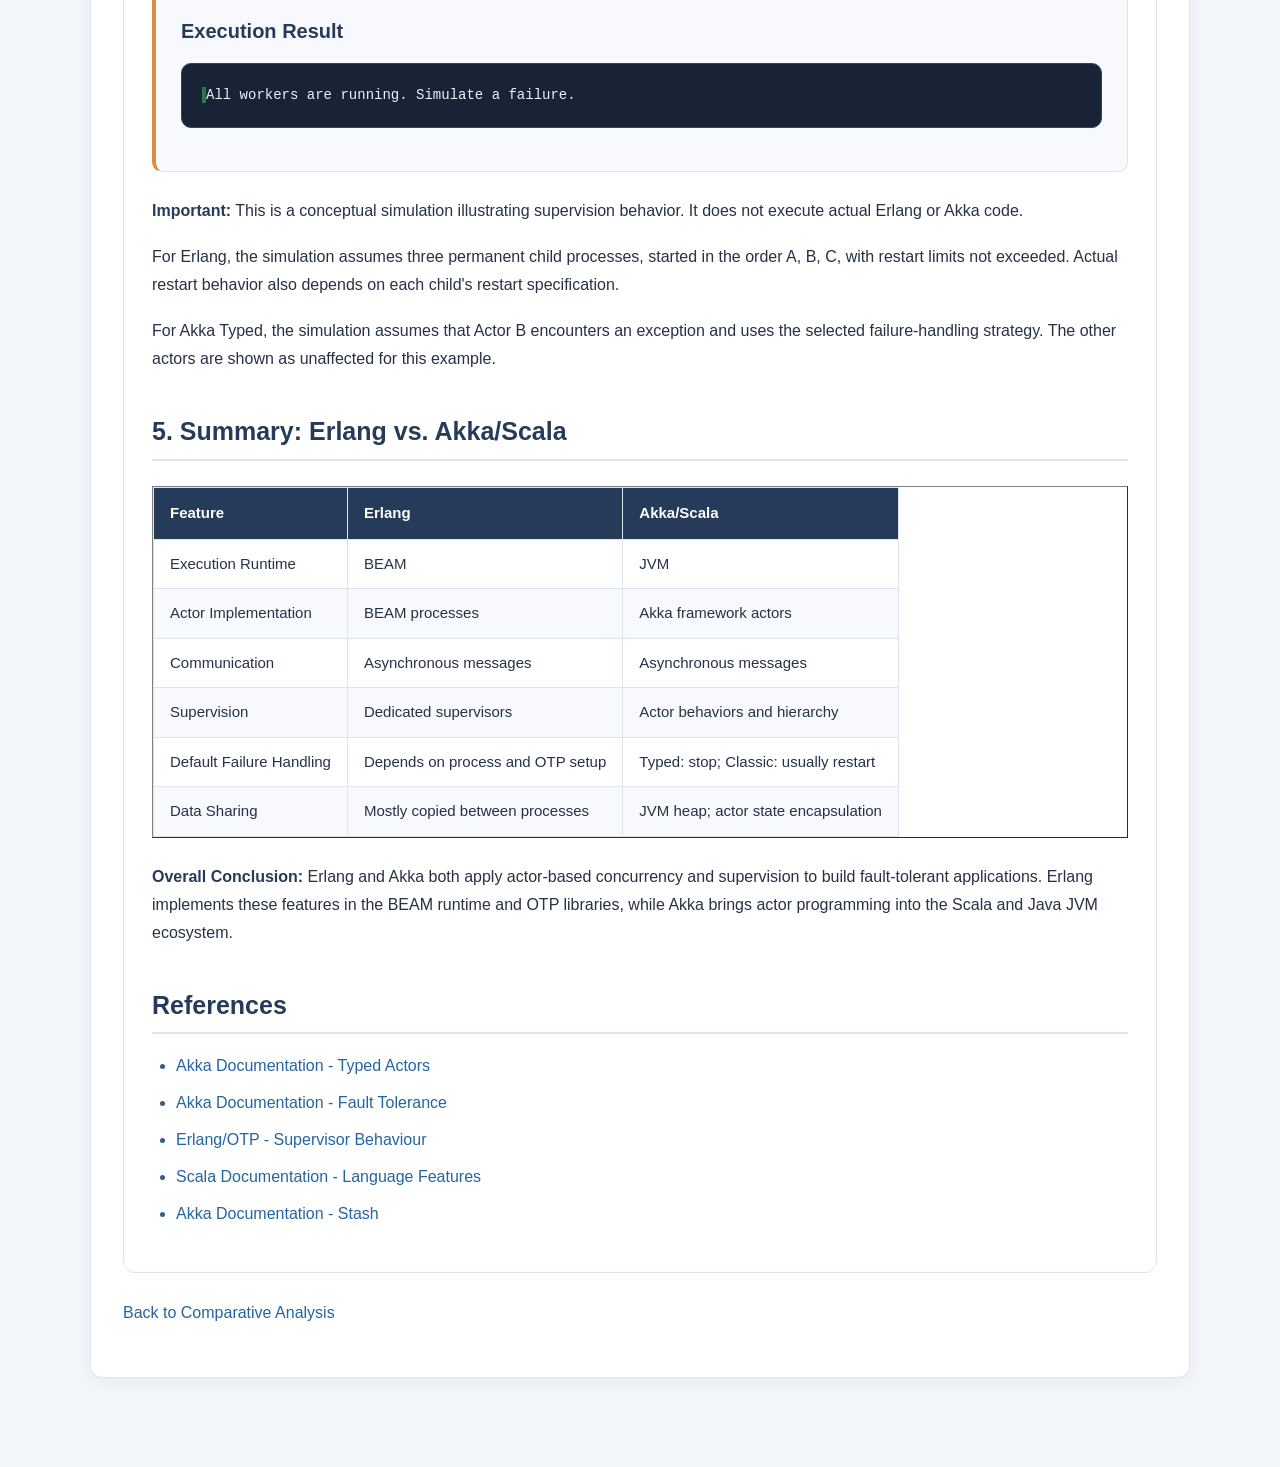
==== commit 0eb9c145: "Add comparison of message selection in Erlang and Akka Added a section comparing message selection i" ====
--- a/sections/akka-scala.html
+++ b/sections/akka-scala.html
@@ -166,6 +166,54 @@
                 a JVM framework.
             </p>
 
+            <h3>Selective Receive vs. Stashing</h3>
+
+            <p>
+                Although Erlang and Akka both support asynchronous actor-based
+                messaging, they differ in how messages are selected for processing.
+            </p>
+
+            <table>
+                <thead>
+                    <tr>
+                        <th>Feature</th>
+                        <th>Erlang</th>
+                        <th>Akka Typed</th>
+                    </tr>
+                </thead>
+                <tbody>
+                    <tr>
+                        <td>Message Selection</td>
+                        <td>Selective receive</td>
+                        <td>Behavior handles delivered messages</td>
+                    </tr>
+                    <tr>
+                        <td>Unmatched Messages</td>
+                        <td>Remain in the mailbox</td>
+                        <td>Can be explicitly stashed</td>
+                    </tr>
+                    <tr>
+                        <td>Deferred Messages</td>
+                        <td>Original mailbox</td>
+                        <td>Separate bounded stash buffer</td>
+                    </tr>
+                </tbody>
+            </table>
+
+            <p>
+                For example, suppose messages A, B, and C are waiting in a
+                mailbox. Erlang can select message B through pattern matching
+                while leaving A and C queued. With an ordinary FIFO mailbox,
+                Akka delivers A first, but the actor can explicitly stash A
+                for later processing.
+            </p>
+
+            <p>
+                <strong>Key Difference:</strong>
+                Erlang provides built-in selective receive, whereas Akka
+                provides explicit mechanisms for deferring delivered messages.
+            </p>
+            
             <h2>3. Fault Tolerance and Supervision</h2>
 
             <p>
@@ -238,6 +286,57 @@
                 strategy. Akka Classic generally
                 restarts actors for ordinary
                 unhandled exceptions.
+            </p>
+
+            <h3>Example: Akka Typed vs. Classic</h3>
+
+            <p>
+                Consider an actor processing messages
+                when an unexpected exception occurs.
+                The result depends on which Akka actor
+                API is used and whether a supervision
+                strategy has been configured.
+            </p>
+
+            <table>
+                <thead>
+                    <tr>
+                        <th>Situation</th>
+                        <th>Akka Typed</th>
+                        <th>Akka Classic</th>
+                    </tr>
+                </thead>
+                <tbody>
+                    <tr>
+                        <td>Unexpected exception</td>
+                        <td>Stop by default</td>
+                        <td>Generally restart</td>
+                    </tr>
+                    <tr>
+                        <td>Explicit supervision</td>
+                        <td>Configurable</td>
+                        <td>Configurable</td>
+                    </tr>
+                    <tr>
+                        <td>Restart behavior</td>
+                        <td>
+                            Recreates behavior state
+                            when configured to restart
+                        </td>
+                        <td>
+                            Restarts the actor using
+                            its supervision directive
+                        </td>
+                    </tr>
+                </tbody>
+            </table>
+
+            <p>
+                <strong>Important:</strong>
+                Typed and Classic are two actor APIs
+                within Akka, not two separate
+                fault-tolerance systems. Both support
+                configurable supervision.
             </p>
 
             <h2>4. Interactive Supervision Demonstration</h2>
@@ -302,10 +401,19 @@
 
             <p>
                 For Erlang, the simulation assumes
-                three restartable child processes
-                started in the order A, B, C.
-                For Akka, it assumes child B has
-                the selected supervision strategy.
+                three permanent child processes,
+                started in the order A, B, C,
+                with restart limits not exceeded.
+                Actual restart behavior also depends
+                on each child's restart specification.
+            </p>
+
+            <p>
+                For Akka Typed, the simulation assumes
+                that Actor B encounters an exception
+                and uses the selected failure-handling
+                strategy. The other actors are shown
+                as unaffected for this example.
             </p>
 
             <h2>5. Summary: Erlang vs. Akka/Scala</h2>
@@ -343,6 +451,11 @@
                         <td>Default Failure Handling</td>
                         <td>Depends on process and OTP setup</td>
                         <td>Typed: stop; Classic: usually restart</td>
+                    </tr>
+                    <tr>
+                        <td>Data Sharing</td>
+                        <td>Mostly copied between processes</td>
+                        <td>JVM heap; actor state encapsulation</td>
                     </tr>
                 </tbody>
             </table>
@@ -387,6 +500,13 @@
                        target="_blank"
                        rel="noopener noreferrer">
                         Scala Documentation - Language Features
+                    </a>
+                </li>
+                <li>
+                    <a href="https://doc.akka.io/libraries/akka-core/current/typed/stash.html"
+                       target="_blank"
+                       rel="noopener noreferrer">
+                        Akka Documentation - Stash
                     </a>
                 </li>
             </ul>
--- a/style.css
+++ b/style.css
@@ -1,73 +1,566 @@
+
+/* ==========================================
+   CSCI 202 - ERLANG INTERACTIVE TUTORIAL
+   Shared Website Stylesheet
+   ========================================== */
+
+/* 1. DESIGN VARIABLES */
+
+:root {
+    --primary: #263a59;
+    --primary-dark: #192b45;
+    --primary-light: #365c87;
+
+    --accent: #d98d42;
+
+    --background: #f3f6fa;
+    --surface: #ffffff;
+
+    --text: #253246;
+    --text-muted: #65758a;
+
+    --border: #dce4ed;
+    --code-background: #182435;
+    --code-text: #e9f2fc;
+
+    --highlight: #ecf4fd;
+    --success: #287650;
+
+    --radius: 12px;
+    --shadow: 0 4px 18px rgba(20, 42, 73, 0.06);
+}
+
+/* 2. GLOBAL PAGE STYLING */
+
+* {
+    box-sizing: border-box;
+}
+
+html {
+    scroll-behavior: smooth;
+}
 
 body {
-    font-family: Arial, sans-serif;
     margin: 0;
-    background-color: #f5f6fa;
-    color: #222;
-    line-height: 1.6;
-}
+    padding: 0;
+
+    font-family:
+        "Segoe UI",
+        Arial,
+        sans-serif;
+
+    font-size: 16px;
+    line-height: 1.75;
+
+    background: var(--background);
+    color: var(--text);
+}
+
+/* 3. PAGE HEADER */
 
 header {
-    background-color: #263a59;
+    background: linear-gradient(
+        135deg,
+        var(--primary-dark),
+        var(--primary),
+        var(--primary-light)
+    );
+
     color: white;
-    padding: 30px;
+    padding: 45px 25px;
     text-align: center;
-}
+
+    border-bottom: 4px solid var(--accent);
+}
+
+header h1 {
+    font-size: clamp(28px, 4vw, 42px);
+    line-height: 1.25;
+    margin: 0 0 10px;
+    letter-spacing: -0.5px;
+}
+
+header p {
+    margin: 0;
+    font-size: 16px;
+    color: #d1dfef;
+}
+
+/* 4. MAIN CONTENT */
 
 main {
-    max-width: 900px;
-    margin: 30px auto;
-    padding: 25px;
-    background: white;
-    border-radius: 10px;
-}
+    width: min(1100px, calc(100% - 32px));
+    margin: 32px auto 60px;
+    padding: 32px;
+
+    background: var(--surface);
+    border: 1px solid var(--border);
+    border-radius: var(--radius);
+    box-shadow: var(--shadow);
+}
+
+/* 5. TYPOGRAPHY */
+
+
+h1, h2, h3, h4 {
+    line-height: 1.35;
+    color: var(--primary);
+}
+
+/* White headings inside the dark header */
+header h1,
+header h2,
+header h3,
+header h4 {
+    color: #ffffff;
+}
+
+h2 {
+    font-size: 25px;
+    margin-top: 42px;
+    margin-bottom: 18px;
+
+    padding-bottom: 10px;
+    border-bottom: 2px solid var(--border);
+}
+
+h3 {
+    font-size: 20px;
+    margin-top: 30px;
+    margin-bottom: 12px;
+}
+
+h4 {
+    font-size: 17px;
+    margin-top: 22px;
+    margin-bottom: 10px;
+}
+
+p {
+    margin: 12px 0 18px;
+}
+
+strong {
+    color: var(--primary);
+}
+
+/* 6. LINKS */
+
+a {
+    color: #2464a2;
+    text-decoration: none;
+    font-weight: 500;
+}
+
+a:hover {
+    color: #153f6d;
+    text-decoration: underline;
+}
+
+/* 7. CONTENT SECTIONS */
+
+section {
+    margin-top: 26px;
+    margin-bottom: 26px;
+    padding: 28px;
+
+    border: 1px solid var(--border);
+    border-radius: var(--radius);
+
+    background: var(--surface);
+}
+
+section > h2:first-child {
+    margin-top: 0;
+}
+
+/* 8. NAVIGATION */
 
 nav {
     display: flex;
-    gap: 15px;
     flex-wrap: wrap;
+    gap: 12px;
+    margin: 24px 0;
 }
 
 nav a {
-    padding: 10px 15px;
-    background: #263a59;
+    display: inline-block;
+    padding: 10px 18px;
+
+    background: var(--primary);
+    color: white;
+
+    border-radius: 8px;
+    font-weight: 600;
+
+    transition:
+        background 0.2s ease,
+        transform 0.2s ease;
+}
+
+nav a:hover {
+    background: var(--primary-light);
     color: white;
     text-decoration: none;
+    transform: translateY(-2px);
+}
+
+/* 9. TABLES */
+
+table {
+    width: 100%;
+    max-width: 100%;
+
+    border-collapse: collapse;
+    margin: 25px 0;
+
+    font-size: 15px;
+    line-height: 1.5;
+
+    display: block;
+    overflow-x: auto;
+    overscroll-behavior-x: contain;
+}
+
+th {
+    background: var(--primary);
+    color: white;
+
+    text-align: left;
+    padding: 14px 16px;
+    font-weight: 600;
+}
+
+td {
+    padding: 13px 16px;
+    border-bottom: 1px solid var(--border);
+    vertical-align: top;
+}
+
+tr:nth-child(even) td {
+    background: #f7f9fc;
+}
+
+tr:hover td {
+    background: #edf3fa;
+}
+
+th, td {
+    border: 1px solid var(--border);
+}
+
+/* 10. CODE BLOCKS */
+
+pre {
+    background: var(--code-background);
+    color: var(--code-text);
+
+    padding: 20px;
+    margin: 18px 0;
+
+    border-radius: 10px;
+    border: 1px solid #304259;
+
+    overflow-x: auto;
+
+    font-family:
+        Consolas,
+        "Courier New",
+        monospace;
+
+    font-size: 14px;
+    line-height: 1.65;
+    tab-size: 4;
+}
+
+pre code {
+    background: transparent;
+    color: inherit;
+    padding: 0;
+    border: 0;
+    font-size: inherit;
+}
+
+/* Inline code */
+
+:not(pre) > code {
+    background: #eaf0f7;
+    color: #a33e51;
+
+    padding: 3px 6px;
     border-radius: 5px;
-}
-
-nav a:hover {
-    background: #45638f;
-}
-
-
-/* Erlang runtime evolution timeline */
+
+    font-family:
+        Consolas,
+        "Courier New",
+        monospace;
+
+    font-size: 0.92em;
+}
+
+/* 11. BUTTONS */
+
+button {
+    appearance: none;
+
+    background: var(--primary);
+    color: white;
+
+    border: 1px solid var(--primary);
+    border-radius: 8px;
+
+    padding: 11px 18px;
+    margin: 6px 6px 6px 0;
+
+    font-family: inherit;
+    font-size: 14px;
+    font-weight: 600;
+
+    cursor: pointer;
+
+    transition:
+        background 0.2s ease,
+        transform 0.2s ease;
+}
+
+button:hover:not(:disabled) {
+    background: var(--primary-light);
+    transform: translateY(-1px);
+}
+
+button:disabled {
+    opacity: 0.45;
+    cursor: not-allowed;
+}
+
+/* 12. DROPDOWN SELECTORS */
+
+select {
+    max-width: 100%;
+
+    background: white;
+    color: var(--text);
+
+    border: 1px solid #bac8d9;
+    border-radius: 8px;
+
+    padding: 10px 12px;
+    margin: 8px 0 15px;
+
+    font-family: inherit;
+    font-size: 15px;
+}
+
+select:focus,
+button:focus-visible,
+a:focus-visible {
+    outline: 3px solid #88b5e5;
+    outline-offset: 2px;
+}
+
+label {
+    display: block;
+    font-weight: 600;
+    margin-top: 12px;
+    color: var(--primary);
+}
+
+/* 13. INTERACTIVE DEMONSTRATIONS */
+
+.matching-demo,
+.backtracking-demo,
+.supervision-demo,
+.pony-demo {
+    background: #f7f9fc;
+
+    border: 1px solid var(--border);
+    border-left: 4px solid var(--accent);
+
+    border-radius: 10px;
+
+    padding: 25px;
+    margin: 25px 0;
+}
+
+.matching-demo h3,
+.matching-demo h4,
+.backtracking-demo h3,
+.backtracking-demo h4,
+.supervision-demo h3,
+.supervision-demo h4,
+.pony-demo h3,
+.pony-demo h4 {
+    margin-top: 15px;
+}
+
+/* Step counters */
+
+#trace-progress,
+#pony-step-counter {
+    color: var(--primary-light);
+    font-size: 14px;
+    font-weight: 700;
+}
+
+/* Execution explanations */
+
+#matching-explanation,
+#trace-explanation,
+#supervision-explanation,
+#pony-explanation {
+    background: var(--highlight);
+
+    border-radius: 8px;
+    padding: 15px;
+
+    color: #24496f;
+}
+
+/* Results */
+
+#supervision-result {
+    border-left: 4px solid var(--success);
+}
+
+/* 14. RUNTIME TIMELINE */
 
 .runtime-timeline {
-    border-left: 3px solid #263a59;
-    margin: 25px 0;
-    padding-left: 25px;
+    border-left: 3px solid var(--primary);
+
+    margin: 30px 0;
+    padding-left: 28px;
 }
 
 .timeline-item {
     position: relative;
+
     margin-bottom: 25px;
-    padding: 15px;
-    background-color: #f1f4f9;
-    border-radius: 8px;
+    padding: 18px 22px;
+
+    background: #f1f5fa;
+    border: 1px solid var(--border);
+    border-radius: 10px;
 }
 
 .timeline-item::before {
     content: "";
+
     position: absolute;
-    left: -34px;
-    top: 20px;
+    left: -37px;
+    top: 24px;
+
     width: 12px;
     height: 12px;
+
+    background: var(--accent);
+    border: 3px solid white;
     border-radius: 50%;
-    background-color: #263a59;
-}
-
+
+    box-shadow: 0 0 0 2px var(--primary);
+}
+
+.timeline-item h3,
 .timeline-item h4 {
     margin-top: 0;
 }
+
+/* 15. LISTS */
+
+ul, ol {
+    padding-left: 24px;
+}
+
+li {
+    margin-bottom: 9px;
+}
+
+li::marker {
+    color: var(--primary-light);
+}
+
+/* 16. HORIZONTAL RULES */
+
+hr {
+    border: 0;
+    border-top: 1px solid var(--border);
+    margin: 30px 0;
+}
+
+/* 17. MOBILE RESPONSIVENESS */
+
+@media (max-width: 700px) {
+
+    body {
+        font-size: 15px;
+    }
+
+    header {
+        padding: 30px 16px;
+    }
+
+    main {
+        width: calc(100% - 20px);
+        padding: 17px;
+        margin-top: 15px;
+    }
+
+    section {
+        padding: 16px;
+    }
+
+    h2 {
+        font-size: 21px;
+    }
+
+    h3 {
+        font-size: 18px;
+    }
+
+    pre {
+        padding: 14px;
+        font-size: 12px;
+    }
+
+    table {
+        font-size: 13px;
+    }
+
+    th, td {
+        padding: 10px;
+    }
+
+    button {
+        padding: 10px 13px;
+    }
+
+    .matching-demo,
+    .backtracking-demo,
+    .supervision-demo,
+    .pony-demo {
+        padding: 16px;
+    }
+
+    nav {
+        flex-direction: column;
+    }
+
+    nav a {
+        text-align: center;
+    }
+}
+
+/* 18. REDUCED MOTION ACCESSIBILITY */
+
+@media (prefers-reduced-motion: reduce) {
+    html {
+        scroll-behavior: auto;
+    }
+
+    *,
+    *::before,
+    *::after {
+        transition: none !important;
+        animation: none !important;
+    }
+}
+
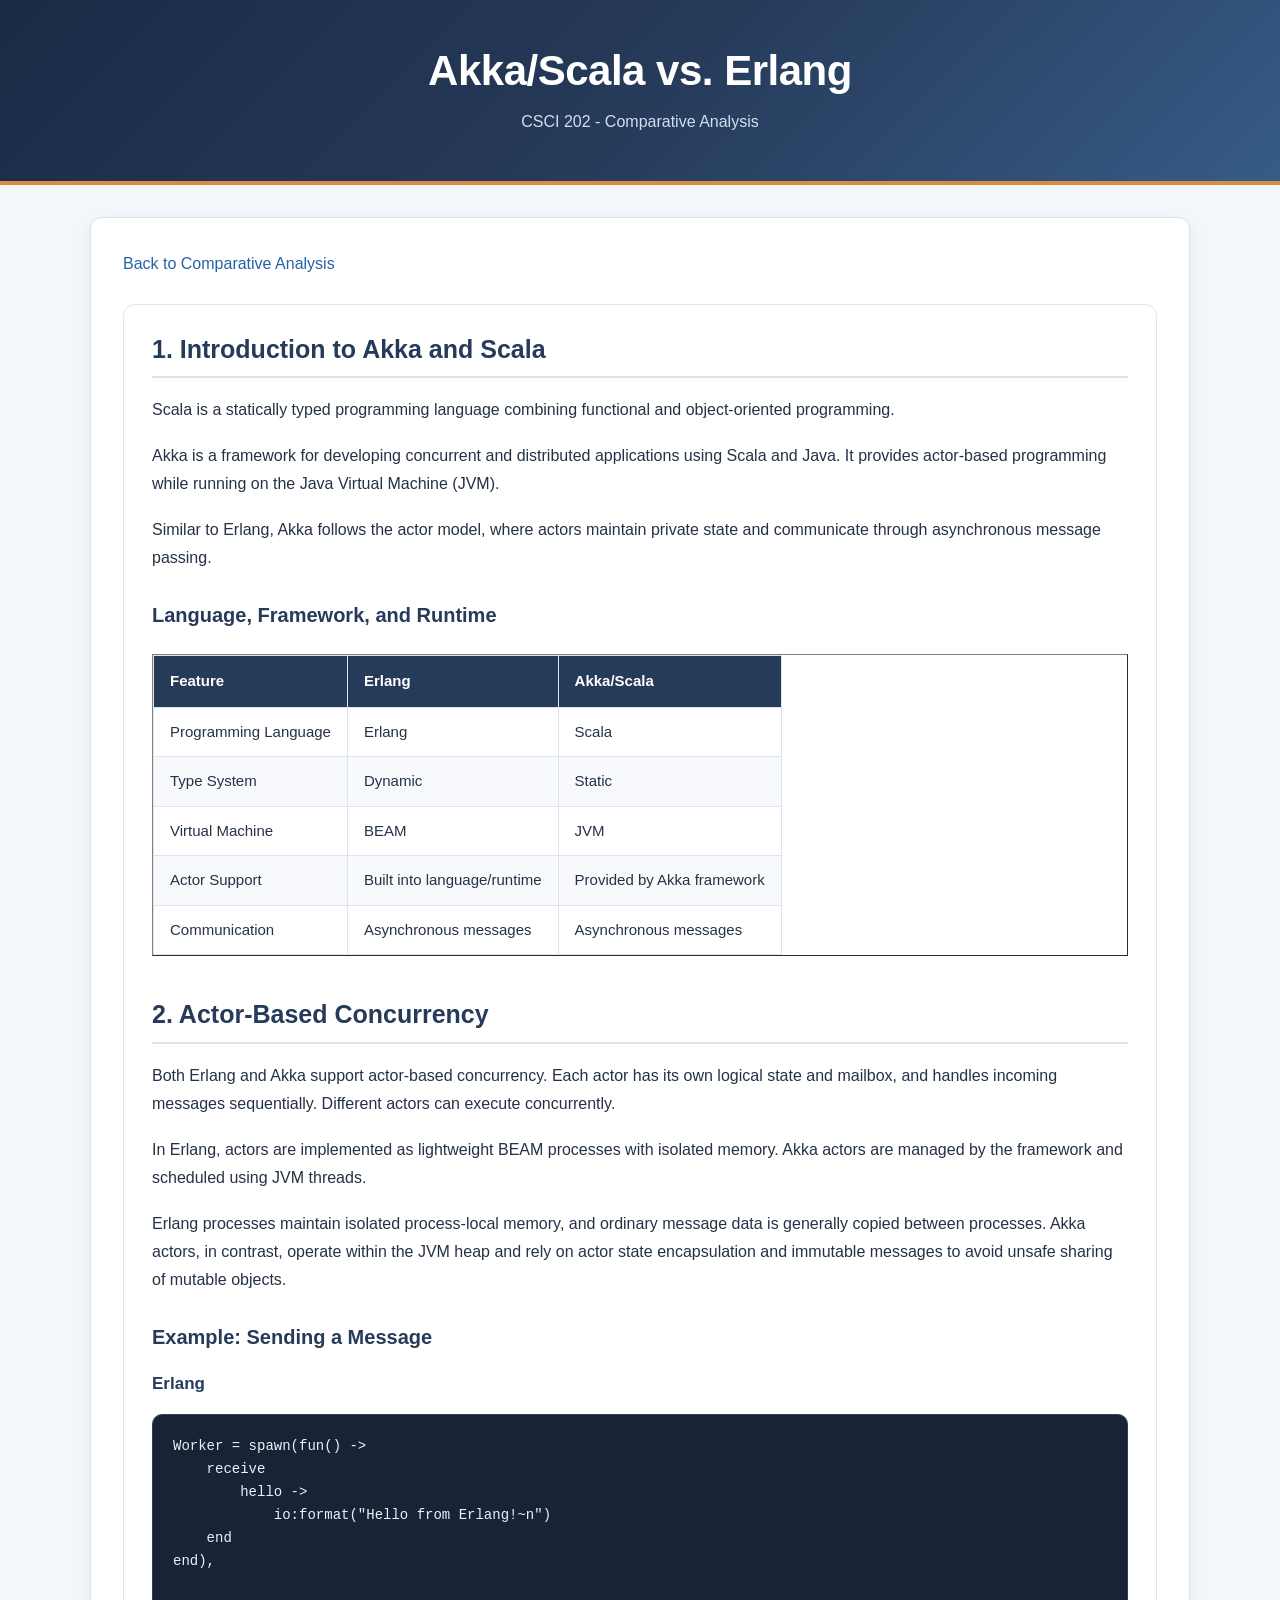
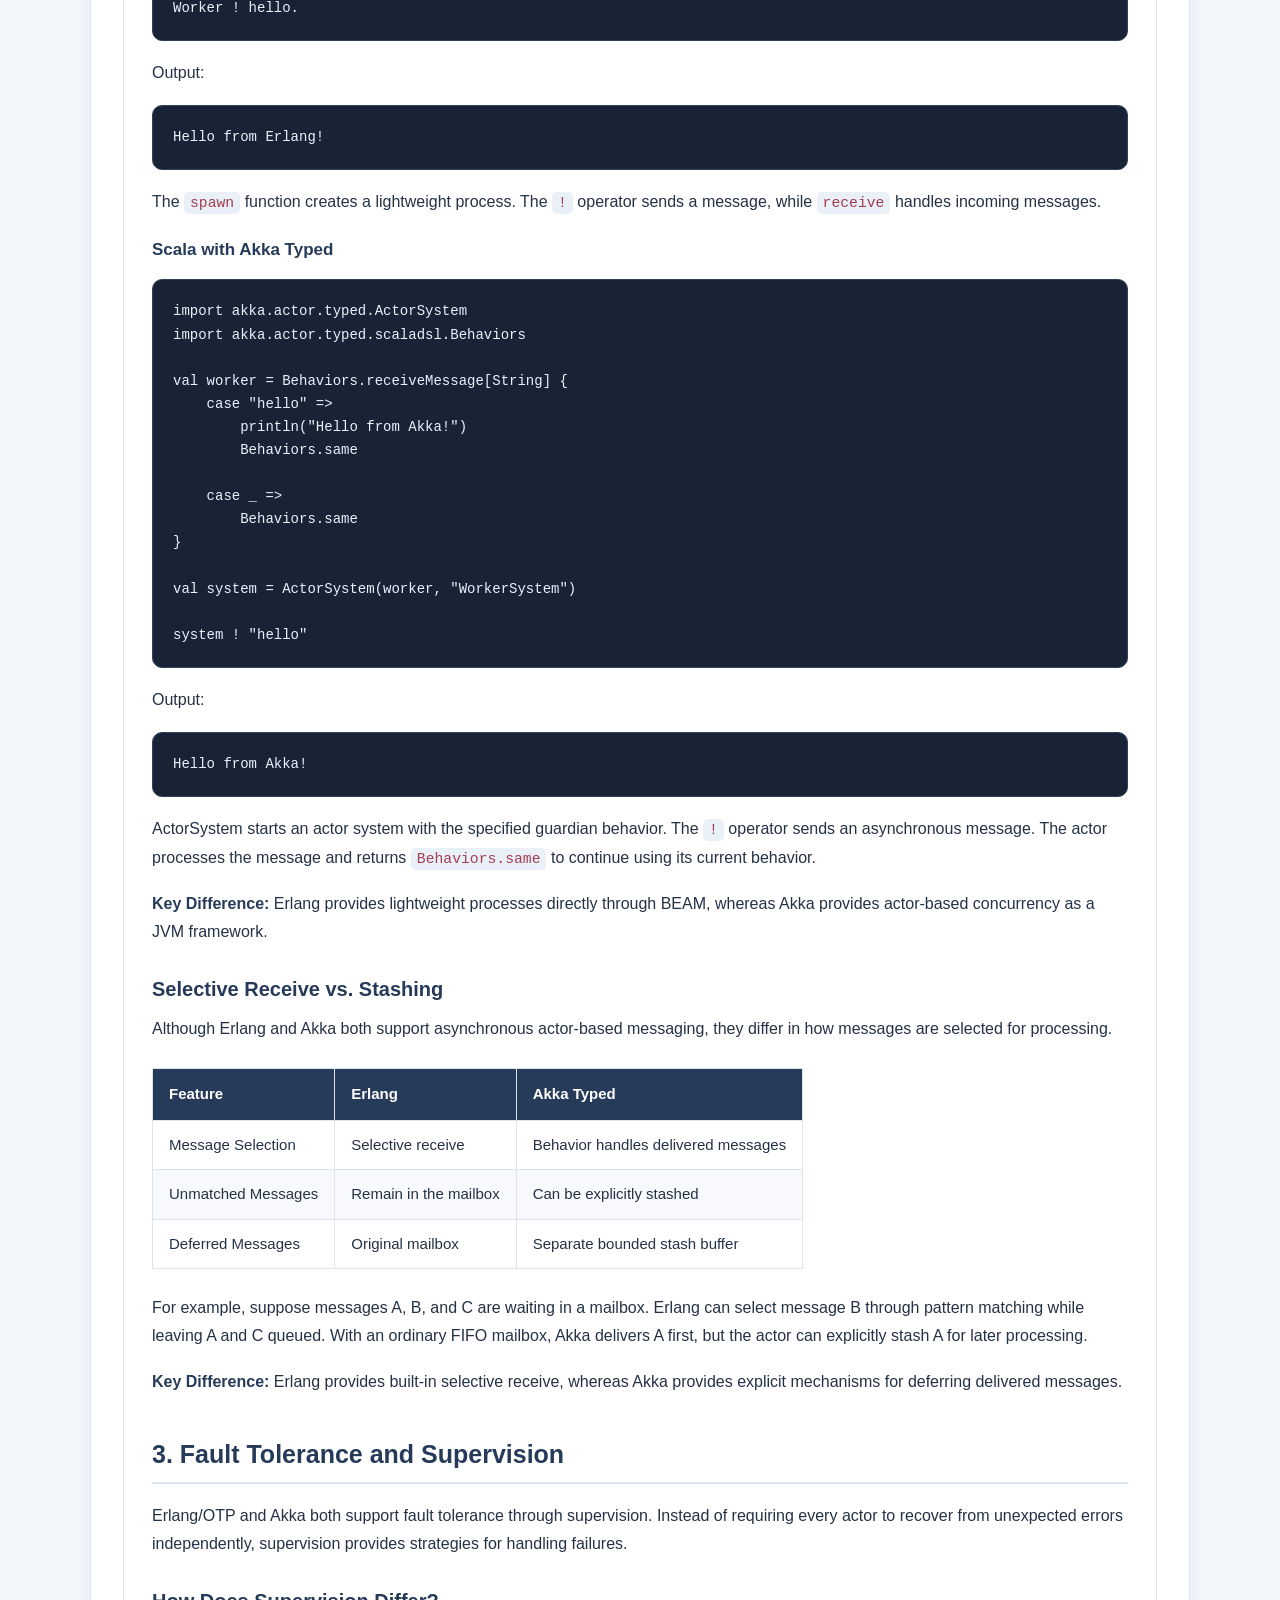
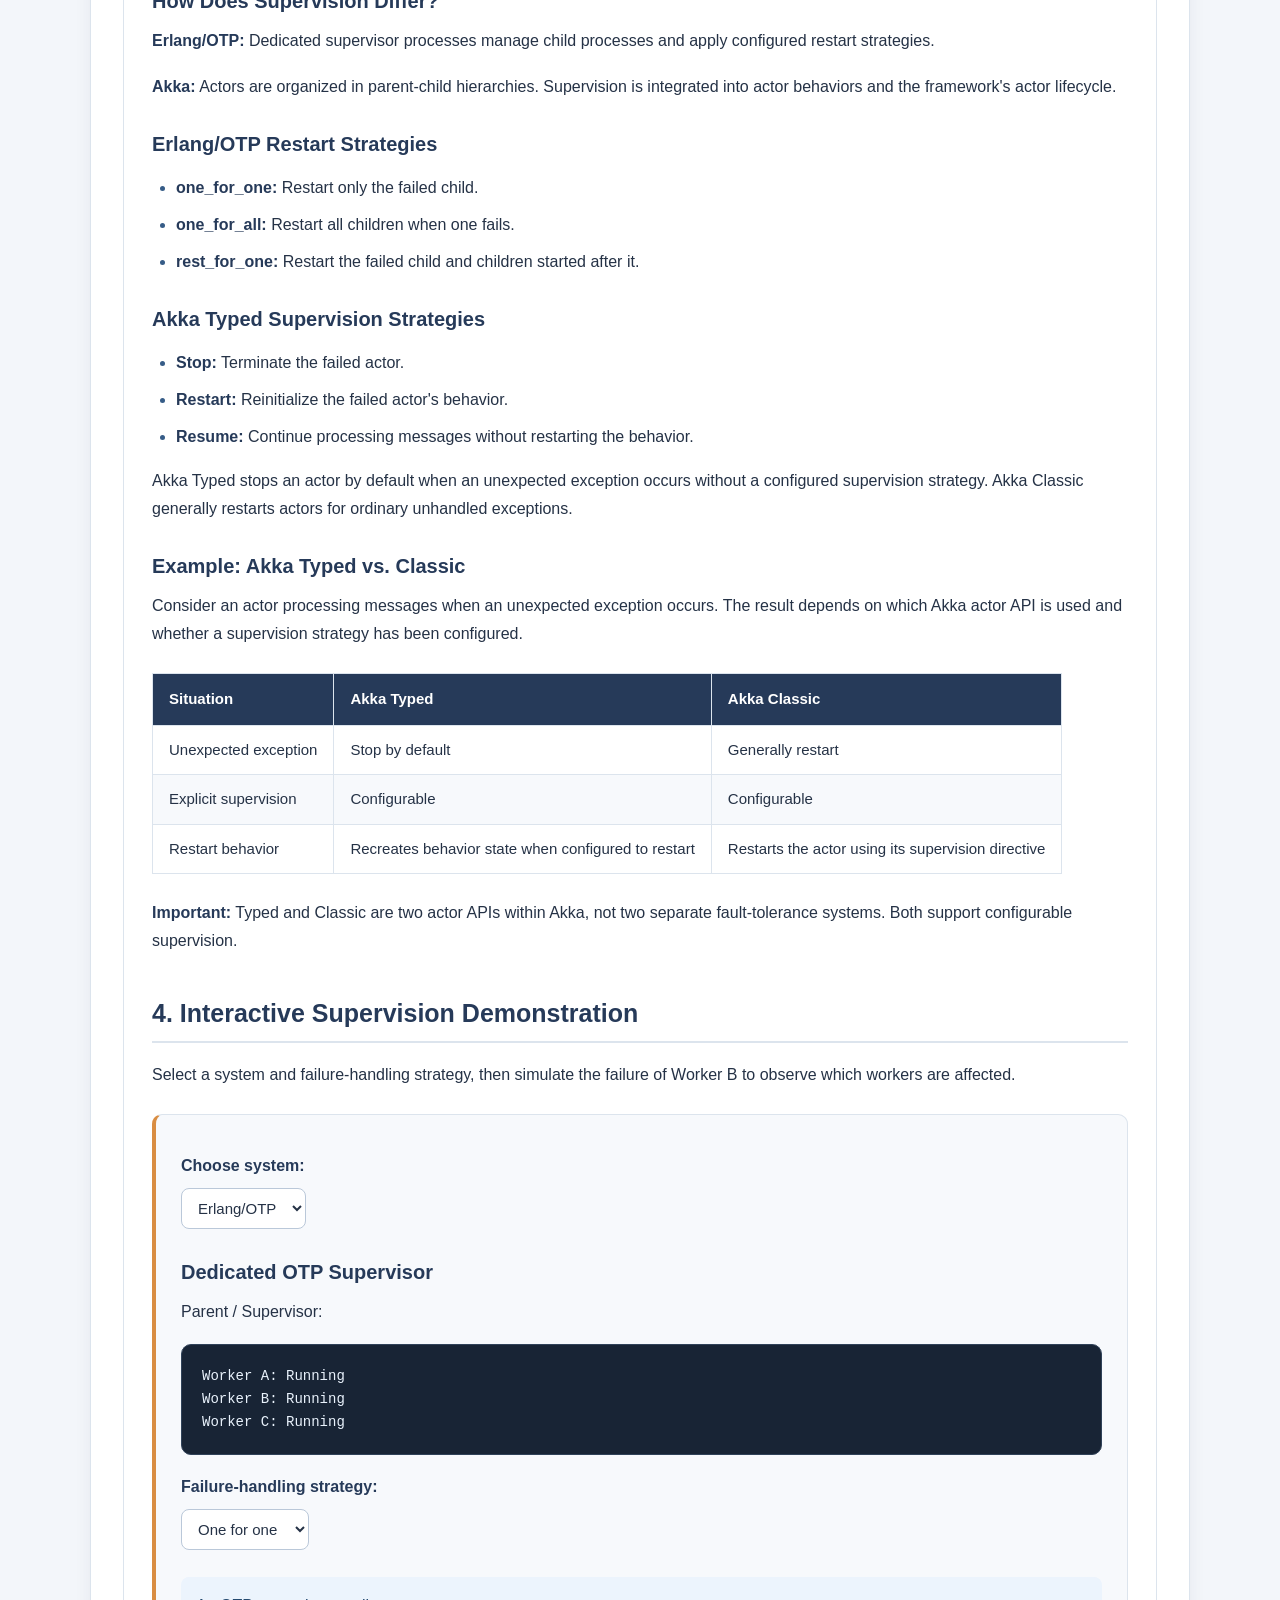
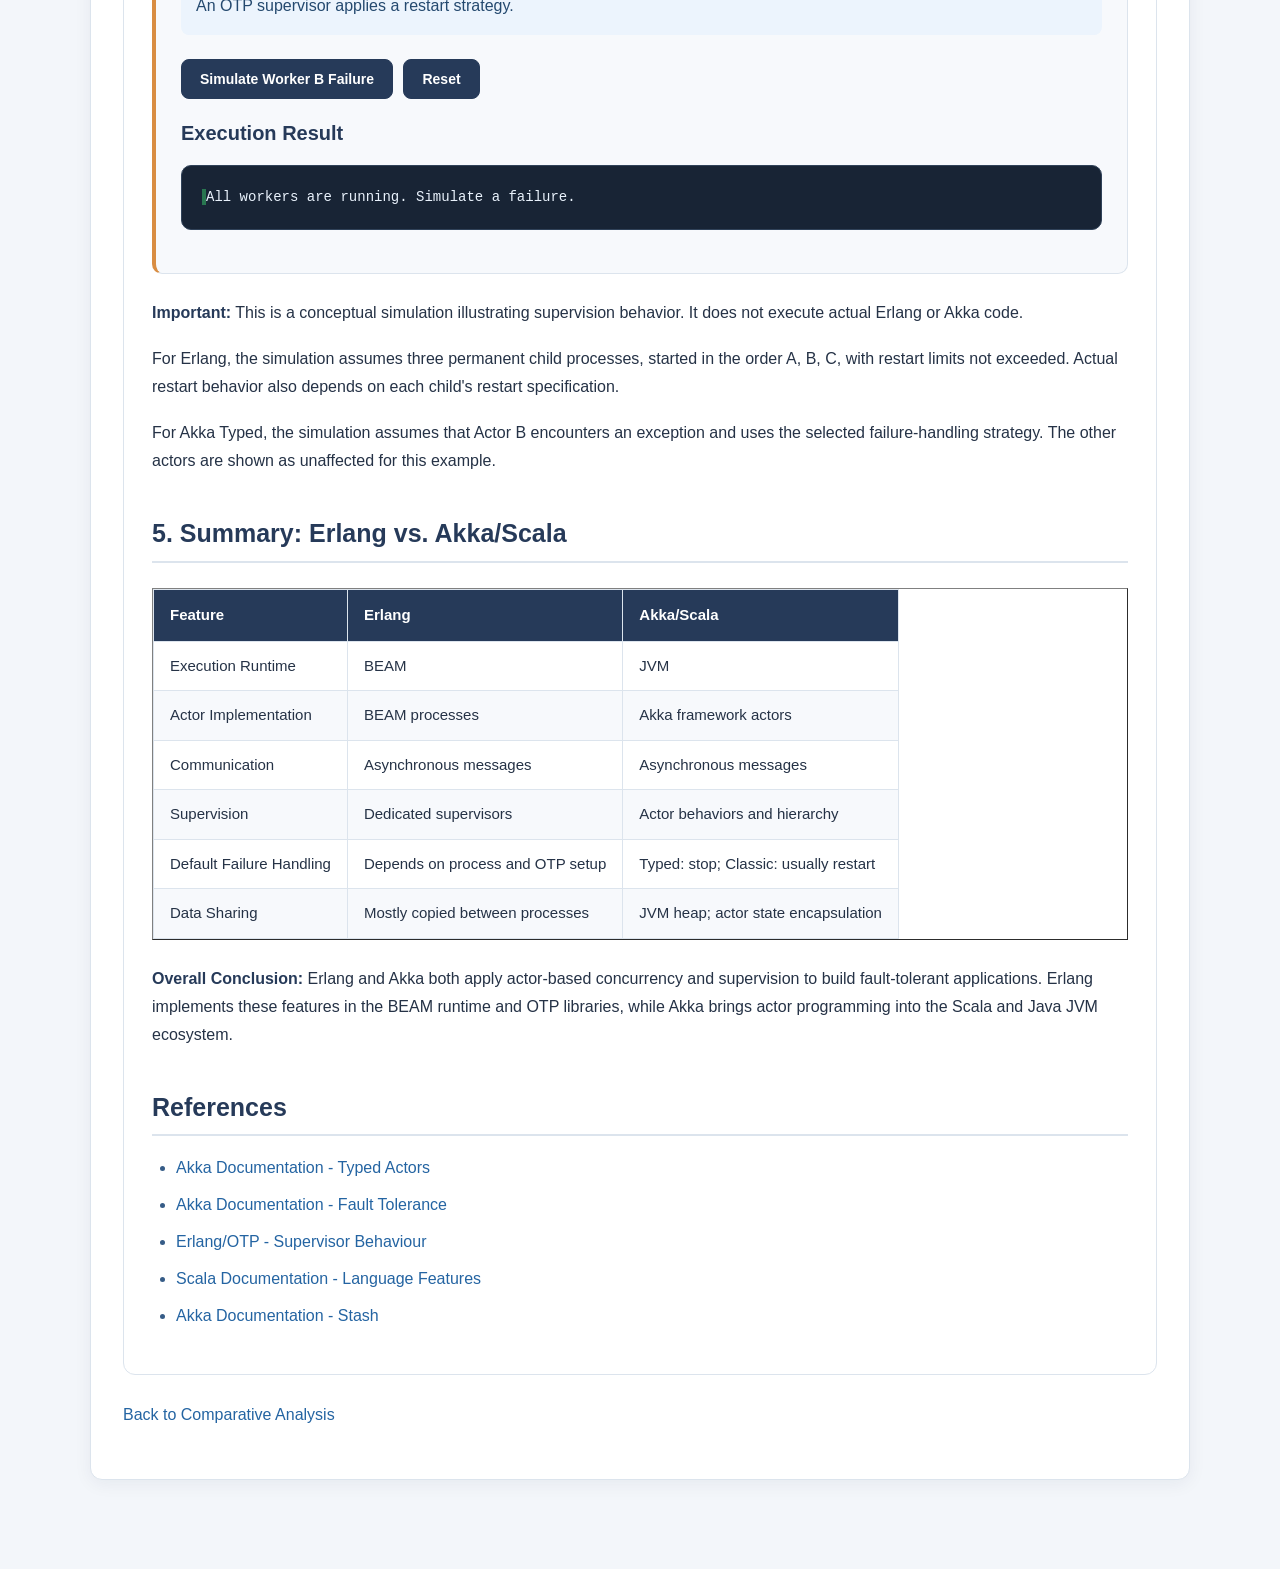
==== commit 97a02ce2: "Enhance Akka-Scala section with memory management details Added a paragraph explaining the differenc" ====
--- a/sections/akka-scala.html
+++ b/sections/akka-scala.html
@@ -100,7 +100,15 @@
                 memory. Akka actors are managed by the
                 framework and scheduled using JVM threads.
             </p>
-
+            <p>
+                Erlang processes maintain isolated process-local memory,
+                and ordinary message data is generally copied between
+                processes. Akka actors, in contrast, operate within the
+                JVM heap and rely on actor state encapsulation and
+                immutable messages to avoid unsafe sharing of mutable
+                objects.
+            </p>
+            
             <h3>Example: Sending a Message</h3>
 
             <h4>Erlang</h4>
